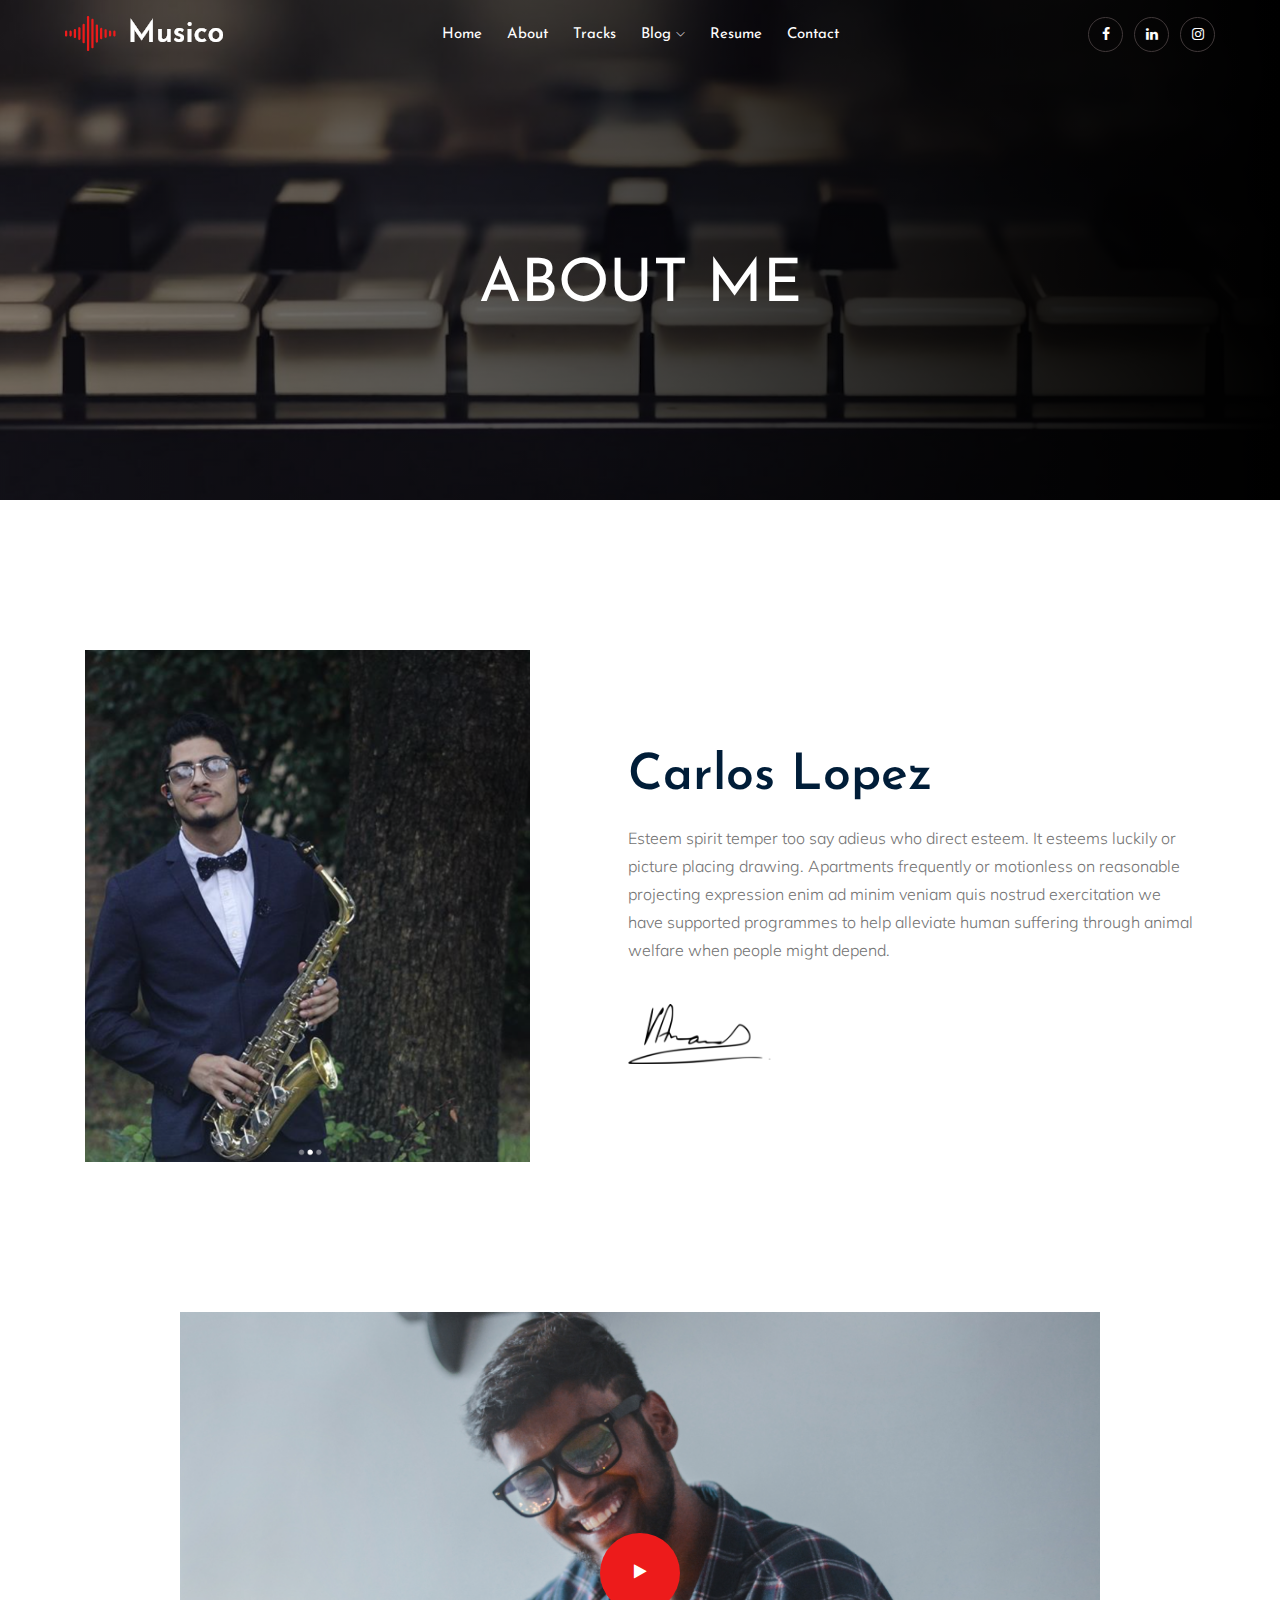
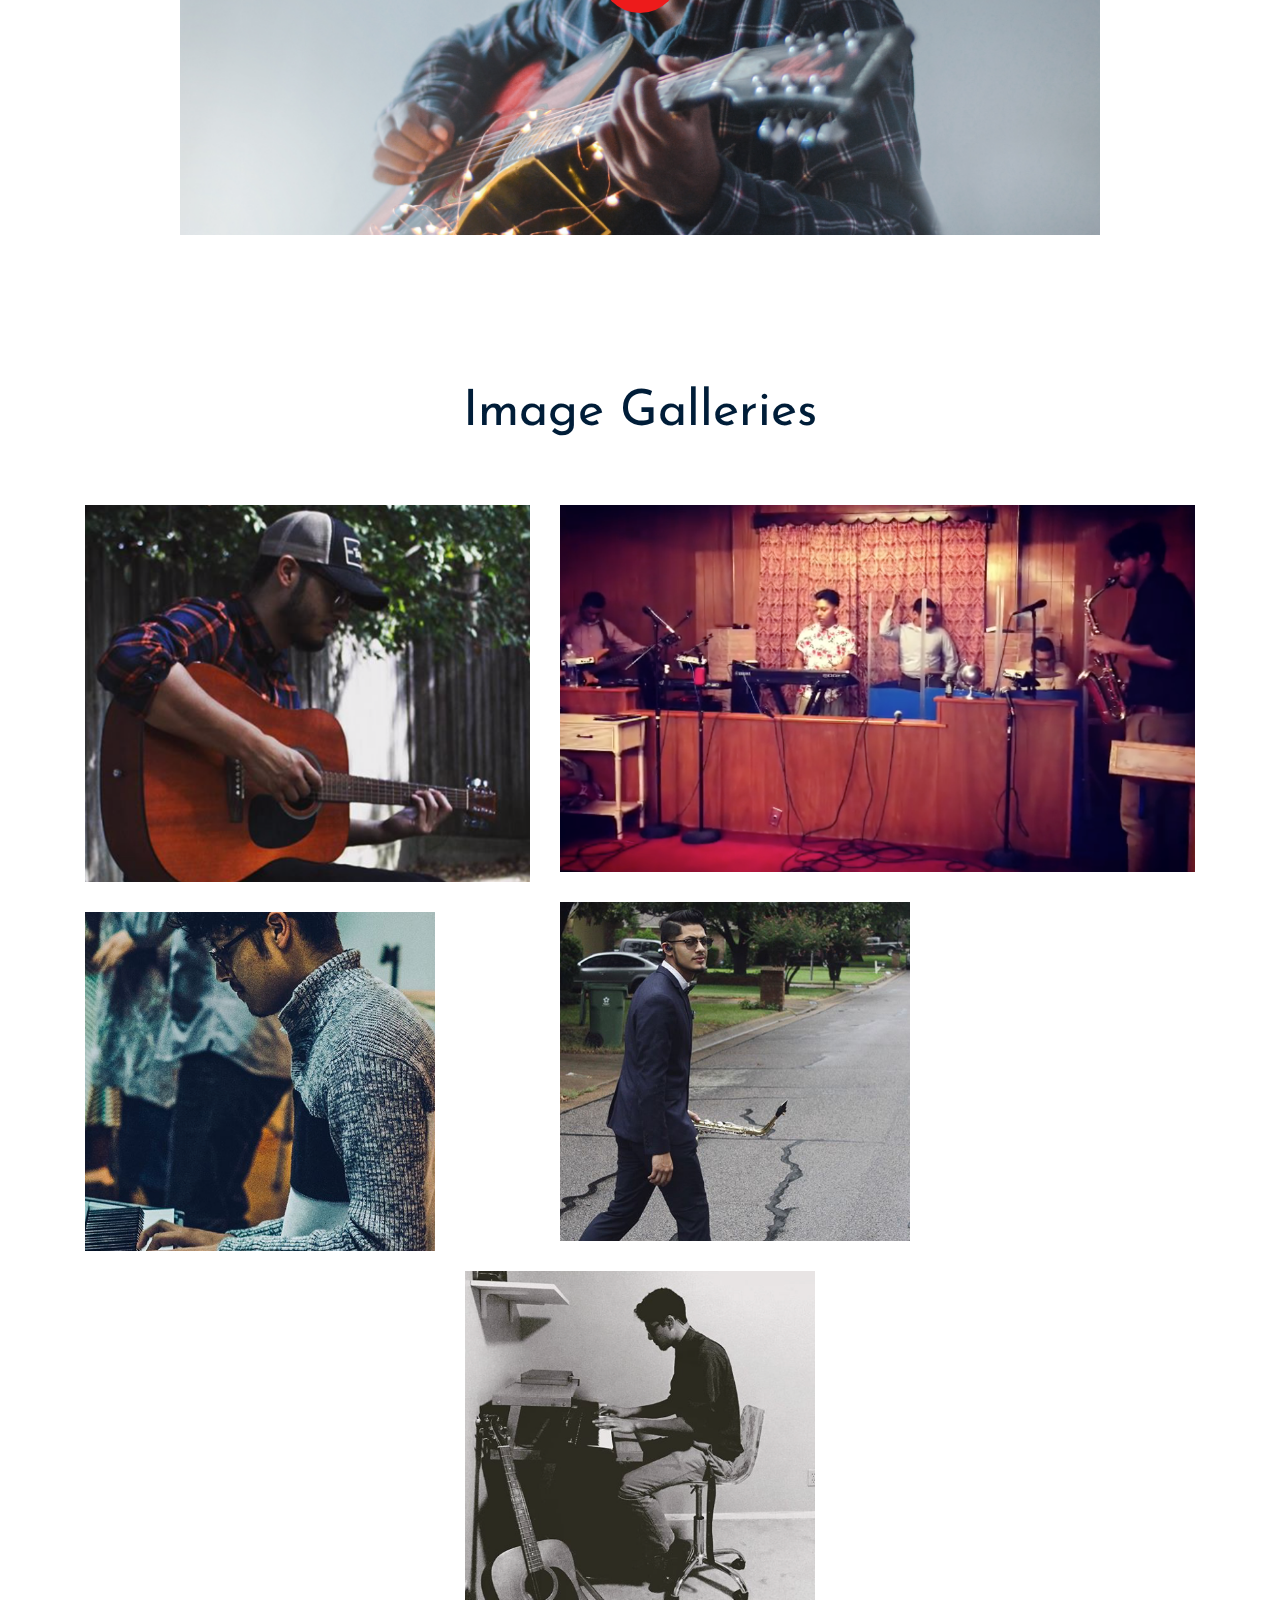
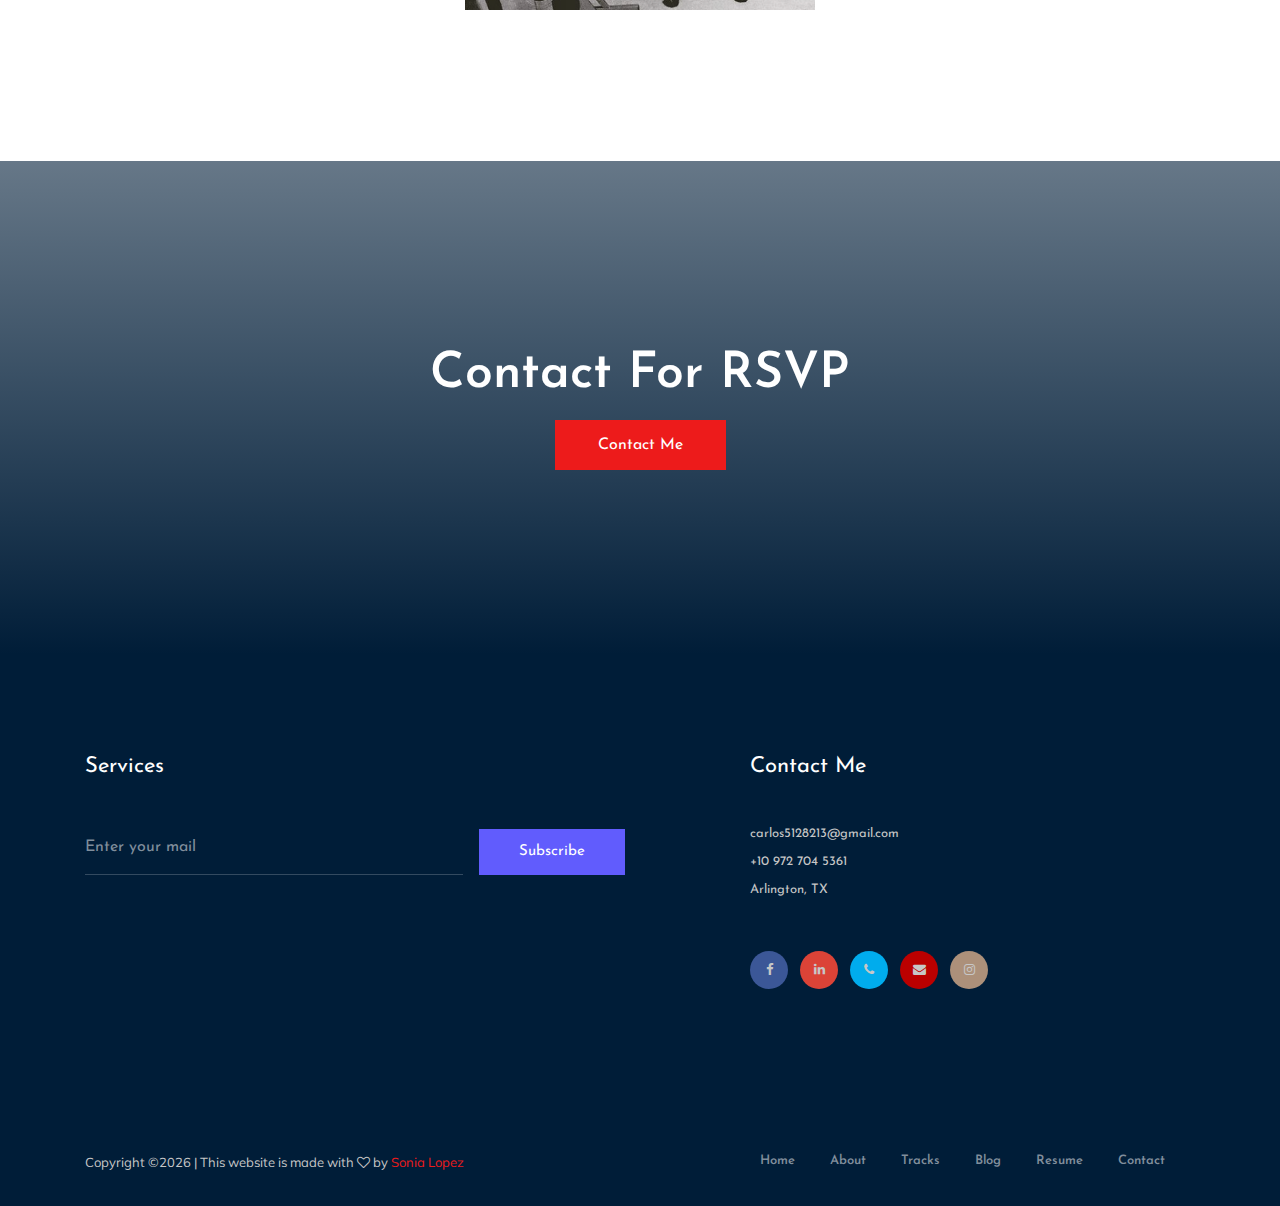
==== about.html @ 8df13266 "Partially ready to deploy" ====
<!doctype html>
<html class="no-js" lang="zxx">

<head>
    <meta charset="utf-8">
    <meta http-equiv="x-ua-compatible" content="ie=edge">
    <title>Carlos Lopez</title>
    <meta name="description" content="">
    <meta name="viewport" content="width=device-width, initial-scale=1">

    <!-- <link rel="manifest" href="site.webmanifest"> -->
    <link rel="shortcut icon" type="image/x-icon" href="img/favicon.png">
    <!-- Place favicon.ico in the root directory -->

    <!-- CSS here -->
    <link rel="stylesheet" href="css/bootstrap.min.css">
    <link rel="stylesheet" href="css/owl.carousel.min.css">
    <link rel="stylesheet" href="css/magnific-popup.css">
    <link rel="stylesheet" href="css/font-awesome.min.css">
    <link rel="stylesheet" href="css/themify-icons.css">
    <link rel="stylesheet" href="css/nice-select.css">
    <link rel="stylesheet" href="css/audioplayer.css">
    <link rel="stylesheet" href="css/flaticon.css">
    <link rel="stylesheet" href="css/gijgo.css">
    <link rel="stylesheet" href="css/animate.css">
    <link rel="stylesheet" href="css/slick.css">
    <link rel="stylesheet" href="css/slicknav.css">
    <link rel="stylesheet" href="css/style.css">
    <!-- <link rel="stylesheet" href="css/responsive.css"> -->
</head>

<body>
    <!--[if lte IE 9]>
            <p class="browserupgrade">You are using an <strong>outdated</strong> browser. Please <a href="https://browsehappy.com/">upgrade your browser</a> to improve your experience and security.</p>
        <![endif]-->

    <!-- header-start -->
    <header>
        <div class="header-area ">
            <div id="sticky-header" class="main-header-area">
                <div class="container-fluid">
                    <div class="header_bottom_border">
                        <div class="row align-items-center">
                            <div class="col-xl-3 col-lg-2">
                                <div class="logo">
                                    <a href="index.html">
                                        <img src="img/logo.png" alt="">
                                    </a>
                                </div>
                            </div>
                            <div class="col-xl-6 col-lg-7">
                                <div class="main-menu  d-none d-lg-block">
                                    <nav>
                                        <ul id="navigation">
                                            <li><a class="active" href="index.html">home</a></li>
                                            <li><a href="about.html">About</a></li>
                                            <li><a href="track.html">tracks</a></li>
                                            <li><a href="#">blog <i class="ti-angle-down"></i></a>
                                                <ul class="submenu">
                                                    <li><a href="blog.html">blog</a></li>
                                                    <li><a href="single-blog.html">single-blog</a></li>
                                                </ul>
                                            </li>
                                            <li><a href="elements.html">resume </a></li>
                                            <li><a href="contact.html">Contact</a></li>
                                        </ul>
                                    </nav>
                                </div>
                            </div>
                            <div class="col-xl-3 col-lg-3 d-none d-lg-block">
                                <div class="social_icon text-right">
                                    <ul>
                                        <li><a href="https://www.facebook.com/profile.php?id=100022248046339"> <i class="fa fa-facebook"></i> </a></li>
                                        <li><a href="https://www.linkedin.com/in/carloslopez21/"> <i class="fa fa-linkedin"></i> </a></li>
                                        <li><a href="https://www.instagram.com/anthonylopez21_/"> <i class="fa fa-instagram"></i> </a></li>
                                    </ul>
                                </div>
                            </div>
                            <div class="col-12">
                                <div class="mobile_menu d-block d-lg-none"></div>
                            </div>
                        </div>
                    </div>

                </div>
            </div>
        </div>
    </header>
    <!-- header-end -->

    <!-- bradcam_area  -->
    <div class="bradcam_area breadcam_bg_2">
        <div class="container">
            <div class="row">
                <div class="col-xl-12">
                    <div class="bradcam_text text-center">
                        <h3>About Me</h3>
                    </div>
                </div>
            </div>
        </div>
    </div>
    <!--/ bradcam_area  -->


    <!-- about_area  -->
    <div class="about_area">
        <div class="container">
            <div class="row align-items-center">
                <div class="col-xl-5 col-md-6">
                    <div class="about_thumb">
                        <img class="img-fluid" src="img/about/about_1.png" alt="">
                    </div>
                </div>
                <div class="col-xl-7 col-md-6">
                    <div class="about_info">
                        <h3>Carlos Lopez</h3>
                        <p>Esteem spirit temper too say adieus who direct esteem. It esteems luckily or picture placing drawing. Apartments frequently or motionless on reasonable projecting expression enim ad minim veniam quis nostrud exercitation we have supported programmes to help alleviate human suffering through animal welfare when people might depend.</p>
                        <div class="signature">
                            <img src="img/about/signature.png" alt="">
                        </div>
                    </div>
                </div>
            </div>
        </div>
    </div>
    <!--/ about_area  -->
    <div class="singer_video">
        <div class="container">
            <div class="row justify-content-center">
                <div class="col-xl-10">
                    <div class="image">
                        <img src="img/about/singer.png" alt="">
                        <div class="video_btn">
                            <a class="popup-video" href="https://www.youtube.com/watch?v=Hzmp3z6deF8"><i class="fa fa-play"></i></a>
                        </div>
                    </div>
                </div>
            </div>
        </div>
    </div>
    <!-- gallery -->
    <div class="gallery_area">
        <div class="container">
            <div class="row">
                <div class="col-xl-12">
                    <div class="section_title text-center mb-65">
                        <h3>Image Galleries</h3>
                    </div>
                </div>
            </div>
            <div class="row grid">
                    <div class="col-xl-5 col-lg-5 grid-item cat1 col-md-6">
                        <div class="single-gallery mb-30">
                                <div class="portfolio-img">
                                        <img src="img/gallery/1.png" alt="">
                                </div>
                                <div class="gallery_hover">
                                    <a  class="popup-image"  href="img/gallery/1.png" class="hover_inner">
                                        <i class="ti-plus"></i>
                                    </a>
                                </div>
                        </div>
                    </div>
                    <div class="col-xl-7 col-lg-7 grid-item cat3 cat4 col-md-6">
                        <div class="single-gallery mb-30">
                                <div class="portfolio-img">
                                        <img src="img/gallery/2.png" alt="">
                                </div>
                                <div class="gallery_hover">
                                        <a class="popup-image" href="img/gallery/2.png" class="hover_inner">
                                            <i class="ti-plus"></i>
                                        </a>
                                </div>
                        </div>
                    </div>
                    <div class="col-xl-4 col-lg-6 grid-item cat4 col-md-6">
                        <div class="single-gallery mb-30">
                                <div class="portfolio-img">
                                        <img src="img/gallery/3.png" alt="">
                                </div>
                                <div class="gallery_hover">
                                        <a class="popup-image" href="img/gallery/3.png" class="hover_inner">
                                            <i class="ti-plus"></i>
                                        </a>
                                </div>
                        </div>
                    </div>
                    <div class="col-xl-4 col-lg-6 grid-item cat2 col-md-6">
                        <div class="single-gallery mb-30">
                            <div class="portfolio-img">
                                    <img src="img/gallery/4.png" alt="">
                            </div>
                            <div class="gallery_hover">
                                    <a class="popup-image" href="img/gallery/4.png" class="hover_inner">
                                        <i class="ti-plus"></i>
                                    </a>
                                </div>
                        </div>
                    </div>
                    <div class="col-xl-4 col-lg-6 grid-item cat2 col-md-6">
                        <div class="single-gallery mb-30">
                            <div class="portfolio-img">
                                    <img src="img/gallery/5.png" alt="">
                            </div>
                            <div class="gallery_hover">
                                    <a class="popup-image" href="img/gallery/5.png" class="hover_inner">
                                        <i class="ti-plus"></i>
                                    </a>
                            </div>
                        </div>
                    </div>
                </div>
        </div>
    </div>
    <!--/ gallery -->

    <!-- contact_rsvp -->
    <div class="contact_rsvp">
        <div class="container">
            <div class="row">
                <div class="col-xl-12">
                    <div class="text text-center">
                        <h3>Contact For RSVP</h3>
                        <a class="boxed-btn3" href="contact.html">Contact Me</a>
                    </div>
                </div>
            </div>
        </div>
    </div>
    <!--/ contact_rsvp -->

    <!-- footer start -->
    <footer class="footer">
        <div class="footer_top">
            <div class="container">
                <div class="row">
                    <div class="col-xl-6 col-md-6">
                            <div class="footer_widget">
                                    <h3 class="footer_title">
                                            Services
                                    </h3>
                                <div class="subscribe-from">
                                        <form action="#">
                                                <input type="text" placeholder="Enter your mail">
                                                <button type="submit" >Subscribe</button>
                                            </form>
                                </div>
                                </div>
                    </div>
                    <div class="col-xl-5 col-md-5 offset-xl-1">
                        <div class="footer_widget">
                                <h3 class="footer_title">
                                        Contact Me
                                </h3>
                            <ul>
                                <li><a href="mailto:carlos5128213@gmail.com">carlos5128213@gmail.com
                                    </a></li>
                                <li><a href="tel:+19727045361">+10 972 704 5361
                                    </a></li>
                                <li><a href="#">Arlington, TX</a></li>
                            </ul>
                            <div class="socail_links">
                                <ul>
                                    <li>
                                        <a href="https://www.facebook.com/profile.php?id=100022248046339">
                                            <i class=" fa fa-facebook "></i>
                                        </a>
                                    </li>
                                    <li>
                                        <a href="https://www.linkedin.com/in/carloslopez21/">
                                            <i class="fa fa-linkedin"></i>
                                        </a>
                                    </li>
                                    <li>
                                        <a href="tel:+19727045361">
                                            <i class="fa fa-phone"></i>
                                        </a>
                                    </li>
                                    <li>
                                        <a href="mailto:carlos5128213@gmail.com">
                                            <i class="fa fa-envelope"></i>
                                        </a>
                                    </li>
                                    <li>
                                        <a href="https://www.instagram.com/anthonylopez21_/">
                                            <i class="fa fa-instagram"></i>
                                        </a>
                                    </li>
                                </ul>
                            </div>

                        </div>
                    </div>
                </div>
            </div>
        </div>
        <div class="copy-right_text">
            <div class="container">
                <div class="footer_border"></div>
                <div class="row">
                    <div class="col-xl-7 col-md-6">
                        <p class="copy_right">
                            <!-- Link back to Colorlib can't be removed. Template is licensed under CC BY 3.0. -->
Copyright &copy;<script>document.write(new Date().getFullYear());</script> | This website is made with <i class="fa fa-heart-o" aria-hidden="true"></i> by <a href="https://sonialopez.herokuapp.com" target="_blank">Sonia Lopez</a>
<!-- Link back to Colorlib can't be removed. Template is licensed under CC BY 3.0. -->
                        </p>
                    </div>
                    <div class="col-xl-5 col-md-6">
                        <div class="footer_links">
                            <ul>
                                <li><a href="#">home</a></li>
                                <li><a href="about.html">about</a></li>
                                <li><a href="track.html">tracks</a></li>
                                <li><a href="blog.html">blog</a></li>
                                <li><a href="elements.html">resume</a></li>
                                <li><a href="contact.html">contact</a></li>
                            </ul>
                        </div>
                    </div>
                </div>
            </div>
        </div>
    </footer>
    <!--/ footer end  -->

    <!-- link that opens popup -->

    <!-- JS here -->
        <script src="https://code.jquery.com/jquery-3.3.1.slim.min.js" 
            integrity="sha384-q8i/X+965DzO0rT7abK41JStQIAqVgRVzpbzo5smXKp4YfRvH+8abtTE1Pi6jizo" 
            crossorigin="anonymous">
    </script>
    <script src="js/vendor/modernizr-3.5.0.min.js"></script>
    <script src="js/vendor/jquery-1.12.4.min.js"></script>
    <script src="js/popper.min.js"></script>
    <script src="js/bootstrap.min.js"></script>
    <script src="js/owl.carousel.min.js"></script>
    <script src="js/isotope.pkgd.min.js"></script>
    <script src="js/ajax-form.js"></script>
    <script src="js/waypoints.min.js"></script>
    <script src="js/jquery.counterup.min.js"></script>
    <script src="js/imagesloaded.pkgd.min.js"></script>
    <script src="js/audioplayer.js"></script>
    <script src="js/scrollIt.js"></script>
    <script src="js/jquery.scrollUp.min.js"></script>
    <script src="js/wow.min.js"></script>
    <script src="js/nice-select.min.js"></script>
    <script src="js/jquery.slicknav.min.js"></script>
    <script src="js/jquery.magnific-popup.min.js"></script>
    <script src="js/plugins.js"></script>
    <script src="js/gijgo.min.js"></script>
    <script src="js/slick.min.js"></script>
    <!--contact js-->
    <script src="js/contact.js"></script>
    <script src="js/jquery.ajaxchimp.min.js"></script>
    <script src="js/jquery.form.js"></script>
    <script src="js/jquery.validate.min.js"></script>
    <script src="js/mail-script.js"></script>

    <script src="js/main.js"></script>
    
		<script>
                $(function() {
                    $('audio').audioPlayer({

                    });
                });
            </script>
</body>

</html>
---- css/themify-icons.css ----
@font-face {
	font-family: 'themify';
	src:url('../fonts/themify.eot?-fvbane');
	src:url('../fonts/themify.eot?#iefix-fvbane') format('embedded-opentype'),
		url('../fonts/themify.woff?-fvbane') format('woff'),
		url('../fonts/themify.ttf?-fvbane') format('truetype'),
		url('../fonts/themify.svg?-fvbane#themify') format('svg');
	font-weight: normal;
	font-style: normal;
}

[class^="ti-"], [class*=" ti-"] {
	font-family: 'themify';
	/* speak: none; */
	font-style: normal;
	font-weight: normal;
	font-variant: normal;
	text-transform: none;
	line-height: 1;

	/* Better Font Rendering =========== */
	-webkit-font-smoothing: antialiased;
	-moz-osx-font-smoothing: grayscale;
}

.ti-wand:before {
	content: "\e600";
}
.ti-volume:before {
	content: "\e601";
}
.ti-user:before {
	content: "\e602";
}
.ti-unlock:before {
	content: "\e603";
}
.ti-unlink:before {
	content: "\e604";
}
.ti-trash:before {
	content: "\e605";
}
.ti-thought:before {
	content: "\e606";
}
.ti-target:before {
	content: "\e607";
}
.ti-tag:before {
	content: "\e608";
}
.ti-tablet:before {
	content: "\e609";
}
.ti-star:before {
	content: "\e60a";
}
.ti-spray:before {
	content: "\e60b";
}
.ti-signal:before {
	content: "\e60c";
}
.ti-shopping-cart:before {
	content: "\e60d";
}
.ti-shopping-cart-full:before {
	content: "\e60e";
}
.ti-settings:before {
	content: "\e60f";
}
.ti-search:before {
	content: "\e610";
}
.ti-zoom-in:before {
	content: "\e611";
}
.ti-zoom-out:before {
	content: "\e612";
}
.ti-cut:before {
	content: "\e613";
}
.ti-ruler:before {
	content: "\e614";
}
.ti-ruler-pencil:before {
	content: "\e615";
}
.ti-ruler-alt:before {
	content: "\e616";
}
.ti-bookmark:before {
	content: "\e617";
}
.ti-bookmark-alt:before {
	content: "\e618";
}
.ti-reload:before {
	content: "\e619";
}
.ti-plus:before {
	content: "\e61a";
}
.ti-pin:before {
	content: "\e61b";
}
.ti-pencil:before {
	content: "\e61c";
}
.ti-pencil-alt:before {
	content: "\e61d";
}
.ti-paint-roller:before {
	content: "\e61e";
}
.ti-paint-bucket:before {
	content: "\e61f";
}
.ti-na:before {
	content: "\e620";
}
.ti-mobile:before {
	content: "\e621";
}
.ti-minus:before {
	content: "\e622";
}
.ti-medall:before {
	content: "\e623";
}
.ti-medall-alt:before {
	content: "\e624";
}
.ti-marker:before {
	content: "\e625";
}
.ti-marker-alt:before {
	content: "\e626";
}
.ti-arrow-up:before {
	content: "\e627";
}
.ti-arrow-right:before {
	content: "\e628";
}
.ti-arrow-left:before {
	content: "\e629";
}
.ti-arrow-down:before {
	content: "\e62a";
}
.ti-lock:before {
	content: "\e62b";
}
.ti-location-arrow:before {
	content: "\e62c";
}
.ti-link:before {
	content: "\e62d";
}
.ti-layout:before {
	content: "\e62e";
}
.ti-layers:before {
	content: "\e62f";
}
.ti-layers-alt:before {
	content: "\e630";
}
.ti-key:before {
	content: "\e631";
}
.ti-import:before {
	content: "\e632";
}
.ti-image:before {
	content: "\e633";
}
.ti-heart:before {
	content: "\e634";
}
.ti-heart-broken:before {
	content: "\e635";
}
.ti-hand-stop:before {
	content: "\e636";
}
.ti-hand-open:before {
	content: "\e637";
}
.ti-hand-drag:before {
	content: "\e638";
}
.ti-folder:before {
	content: "\e639";
}
.ti-flag:before {
	content: "\e63a";
}
.ti-flag-alt:before {
	content: "\e63b";
}
.ti-flag-alt-2:before {
	content: "\e63c";
}
.ti-eye:before {
	content: "\e63d";
}
.ti-export:before {
	content: "\e63e";
}
.ti-exchange-vertical:before {
	content: "\e63f";
}
.ti-desktop:before {
	content: "\e640";
}
.ti-cup:before {
	content: "\e641";
}
.ti-crown:before {
	content: "\e642";
}
.ti-comments:before {
	content: "\e643";
}
.ti-comment:before {
	content: "\e644";
}
.ti-comment-alt:before {
	content: "\e645";
}
.ti-close:before {
	content: "\e646";
}
.ti-clip:before {
	content: "\e647";
}
.ti-angle-up:before {
	content: "\e648";
}
.ti-angle-right:before {
	content: "\e649";
}
.ti-angle-left:before {
	content: "\e64a";
}
.ti-angle-down:before {
	content: "\e64b";
}
.ti-check:before {
	content: "\e64c";
}
.ti-check-box:before {
	content: "\e64d";
}
.ti-camera:before {
	content: "\e64e";
}
.ti-announcement:before {
	content: "\e64f";
}
.ti-brush:before {
	content: "\e650";
}
.ti-briefcase:before {
	content: "\e651";
}
.ti-bolt:before {
	content: "\e652";
}
.ti-bolt-alt:before {
	content: "\e653";
}
.ti-blackboard:before {
	content: "\e654";
}
.ti-bag:before {
	content: "\e655";
}
.ti-move:before {
	content: "\e656";
}
.ti-arrows-vertical:before {
	content: "\e657";
}
.ti-arrows-horizontal:before {
	content: "\e658";
}
.ti-fullscreen:before {
	content: "\e659";
}
.ti-arrow-top-right:before {
	content: "\e65a";
}
.ti-arrow-top-left:before {
	content: "\e65b";
}
.ti-arrow-circle-up:before {
	content: "\e65c";
}
.ti-arrow-circle-right:before {
	content: "\e65d";
}
.ti-arrow-circle-left:before {
	content: "\e65e";
}
.ti-arrow-circle-down:before {
	content: "\e65f";
}
.ti-angle-double-up:before {
	content: "\e660";
}
.ti-angle-double-right:before {
	content: "\e661";
}
.ti-angle-double-left:before {
	content: "\e662";
}
.ti-angle-double-down:before {
	content: "\e663";
}
.ti-zip:before {
	content: "\e664";
}
.ti-world:before {
	content: "\e665";
}
.ti-wheelchair:before {
	content: "\e666";
}
.ti-view-list:before {
	content: "\e667";
}
.ti-view-list-alt:before {
	content: "\e668";
}
.ti-view-grid:before {
	content: "\e669";
}
.ti-uppercase:before {
	content: "\e66a";
}
.ti-upload:before {
	content: "\e66b";
}
.ti-underline:before {
	content: "\e66c";
}
.ti-truck:before {
	content: "\e66d";
}
.ti-timer:before {
	content: "\e66e";
}
.ti-ticket:before {
	content: "\e66f";
}
.ti-thumb-up:before {
	content: "\e670";
}
.ti-thumb-down:before {
	content: "\e671";
}
.ti-text:before {
	content: "\e672";
}
.ti-stats-up:before {
	content: "\e673";
}
.ti-stats-down:before {
	content: "\e674";
}
.ti-split-v:before {
	content: "\e675";
}
.ti-split-h:before {
	content: "\e676";
}
.ti-smallcap:before {
	content: "\e677";
}
.ti-shine:before {
	content: "\e678";
}
.ti-shift-right:before {
	content: "\e679";
}
.ti-shift-left:before {
	content: "\e67a";
}
.ti-shield:before {
	content: "\e67b";
}
.ti-notepad:before {
	content: "\e67c";
}
.ti-server:before {
	content: "\e67d";
}
.ti-quote-right:before {
	content: "\e67e";
}
.ti-quote-left:before {
	content: "\e67f";
}
.ti-pulse:before {
	content: "\e680";
}
.ti-printer:before {
	content: "\e681";
}
.ti-power-off:before {
	content: "\e682";
}
.ti-plug:before {
	content: "\e683";
}
.ti-pie-chart:before {
	content: "\e684";
}
.ti-paragraph:before {
	content: "\e685";
}
.ti-panel:before {
	content: "\e686";
}
.ti-package:before {
	content: "\e687";
}
.ti-music:before {
	content: "\e688";
}
.ti-music-alt:before {
	content: "\e689";
}
.ti-mouse:before {
	content: "\e68a";
}
.ti-mouse-alt:before {
	content: "\e68b";
}
.ti-money:before {
	content: "\e68c";
}
.ti-microphone:before {
	content: "\e68d";
}
.ti-menu:before {
	content: "\e68e";
}
.ti-menu-alt:before {
	content: "\e68f";
}
.ti-map:before {
	content: "\e690";
}
.ti-map-alt:before {
	content: "\e691";
}
.ti-loop:before {
	content: "\e692";
}
.ti-location-pin:before {
	content: "\e693";
}
.ti-list:before {
	content: "\e694";
}
.ti-light-bulb:before {
	content: "\e695";
}
.ti-Italic:before {
	content: "\e696";
}
.ti-info:before {
	content: "\e697";
}
.ti-infinite:before {
	content: "\e698";
}
.ti-id-badge:before {
	content: "\e699";
}
.ti-hummer:before {
	content: "\e69a";
}
.ti-home:before {
	content: "\e69b";
}
.ti-help:before {
	content: "\e69c";
}
.ti-headphone:before {
	content: "\e69d";
}
.ti-harddrives:before {
	content: "\e69e";
}
.ti-harddrive:before {
	content: "\e69f";
}
.ti-gift:before {
	content: "\e6a0";
}
.ti-game:before {
	content: "\e6a1";
}
.ti-filter:before {
	content: "\e6a2";
}
.ti-files:before {
	content: "\e6a3";
}
.ti-file:before {
	content: "\e6a4";
}
.ti-eraser:before {
	content: "\e6a5";
}
.ti-envelope:before {
	content: "\e6a6";
}
.ti-download:before {
	content: "\e6a7";
}
.ti-direction:before {
	content: "\e6a8";
}
.ti-direction-alt:before {
	content: "\e6a9";
}
.ti-dashboard:before {
	content: "\e6aa";
}
.ti-control-stop:before {
	content: "\e6ab";
}
.ti-control-shuffle:before {
	content: "\e6ac";
}
.ti-control-play:before {
	content: "\e6ad";
}
.ti-control-pause:before {
	content: "\e6ae";
}
.ti-control-forward:before {
	content: "\e6af";
}
.ti-control-backward:before {
	content: "\e6b0";
}
.ti-cloud:before {
	content: "\e6b1";
}
.ti-cloud-up:before {
	content: "\e6b2";
}
.ti-cloud-down:before {
	content: "\e6b3";
}
.ti-clipboard:before {
	content: "\e6b4";
}
.ti-car:before {
	content: "\e6b5";
}
.ti-calendar:before {
	content: "\e6b6";
}
.ti-book:before {
	content: "\e6b7";
}
.ti-bell:before {
	content: "\e6b8";
}
.ti-basketball:before {
	content: "\e6b9";
}
.ti-bar-chart:before {
	content: "\e6ba";
}
.ti-bar-chart-alt:before {
	content: "\e6bb";
}
.ti-back-right:before {
	content: "\e6bc";
}
.ti-back-left:before {
	content: "\e6bd";
}
.ti-arrows-corner:before {
	content: "\e6be";
}
.ti-archive:before {
	content: "\e6bf";
}
.ti-anchor:before {
	content: "\e6c0";
}
.ti-align-right:before {
	content: "\e6c1";
}
.ti-align-left:before {
	content: "\e6c2";
}
.ti-align-justify:before {
	content: "\e6c3";
}
.ti-align-center:before {
	content: "\e6c4";
}
.ti-alert:before {
	content: "\e6c5";
}
.ti-alarm-clock:before {
	content: "\e6c6";
}
.ti-agenda:before {
	content: "\e6c7";
}
.ti-write:before {
	content: "\e6c8";
}
.ti-window:before {
	content: "\e6c9";
}
.ti-widgetized:before {
	content: "\e6ca";
}
.ti-widget:before {
	content: "\e6cb";
}
.ti-widget-alt:before {
	content: "\e6cc";
}
.ti-wallet:before {
	content: "\e6cd";
}
.ti-video-clapper:before {
	content: "\e6ce";
}
.ti-video-camera:before {
	content: "\e6cf";
}
.ti-vector:before {
	content: "\e6d0";
}
.ti-themify-logo:before {
	content: "\e6d1";
}
.ti-themify-favicon:before {
	content: "\e6d2";
}
.ti-themify-favicon-alt:before {
	content: "\e6d3";
}
.ti-support:before {
	content: "\e6d4";
}
.ti-stamp:before {
	content: "\e6d5";
}
.ti-split-v-alt:before {
	content: "\e6d6";
}
.ti-slice:before {
	content: "\e6d7";
}
.ti-shortcode:before {
	content: "\e6d8";
}
.ti-shift-right-alt:before {
	content: "\e6d9";
}
.ti-shift-left-alt:before {
	content: "\e6da";
}
.ti-ruler-alt-2:before {
	content: "\e6db";
}
.ti-receipt:before {
	content: "\e6dc";
}
.ti-pin2:before {
	content: "\e6dd";
}
.ti-pin-alt:before {
	content: "\e6de";
}
.ti-pencil-alt2:before {
	content: "\e6df";
}
.ti-palette:before {
	content: "\e6e0";
}
.ti-more:before {
	content: "\e6e1";
}
.ti-more-alt:before {
	content: "\e6e2";
}
.ti-microphone-alt:before {
	content: "\e6e3";
}
.ti-magnet:before {
	content: "\e6e4";
}
.ti-line-double:before {
	content: "\e6e5";
}
.ti-line-dotted:before {
	content: "\e6e6";
}
.ti-line-dashed:before {
	content: "\e6e7";
}
.ti-layout-width-full:before {
	content: "\e6e8";
}
.ti-layout-width-default:before {
	content: "\e6e9";
}
.ti-layout-width-default-alt:before {
	content: "\e6ea";
}
.ti-layout-tab:before {
	content: "\e6eb";
}
.ti-layout-tab-window:before {
	content: "\e6ec";
}
.ti-layout-tab-v:before {
	content: "\e6ed";
}
.ti-layout-tab-min:before {
	content: "\e6ee";
}
.ti-layout-slider:before {
	content: "\e6ef";
}
.ti-layout-slider-alt:before {
	content: "\e6f0";
}
.ti-layout-sidebar-right:before {
	content: "\e6f1";
}
.ti-layout-sidebar-none:before {
	content: "\e6f2";
}
.ti-layout-sidebar-left:before {
	content: "\e6f3";
}
.ti-layout-placeholder:before {
	content: "\e6f4";
}
.ti-layout-menu:before {
	content: "\e6f5";
}
.ti-layout-menu-v:before {
	content: "\e6f6";
}
.ti-layout-menu-separated:before {
	content: "\e6f7";
}
.ti-layout-menu-full:before {
	content: "\e6f8";
}
.ti-layout-media-right-alt:before {
	content: "\e6f9";
}
.ti-layout-media-right:before {
	content: "\e6fa";
}
.ti-layout-media-overlay:before {
	content: "\e6fb";
}
.ti-layout-media-overlay-alt:before {
	content: "\e6fc";
}
.ti-layout-media-overlay-alt-2:before {
	content: "\e6fd";
}
.ti-layout-media-left-alt:before {
	content: "\e6fe";
}
.ti-layout-media-left:before {
	content: "\e6ff";
}
.ti-layout-media-center-alt:before {
	content: "\e700";
}
.ti-layout-media-center:before {
	content: "\e701";
}
.ti-layout-list-thumb:before {
	content: "\e702";
}
.ti-layout-list-thumb-alt:before {
	content: "\e703";
}
.ti-layout-list-post:before {
	content: "\e704";
}
.ti-layout-list-large-image:before {
	content: "\e705";
}
.ti-layout-line-solid:before {
	content: "\e706";
}
.ti-layout-grid4:before {
	content: "\e707";
}
.ti-layout-grid3:before {
	content: "\e708";
}
.ti-layout-grid2:before {
	content: "\e709";
}
.ti-layout-grid2-thumb:before {
	content: "\e70a";
}
.ti-layout-cta-right:before {
	content: "\e70b";
}
.ti-layout-cta-left:before {
	content: "\e70c";
}
.ti-layout-cta-center:before {
	content: "\e70d";
}
.ti-layout-cta-btn-right:before {
	content: "\e70e";
}
.ti-layout-cta-btn-left:before {
	content: "\e70f";
}
.ti-layout-column4:before {
	content: "\e710";
}
.ti-layout-column3:before {
	content: "\e711";
}
.ti-layout-column2:before {
	content: "\e712";
}
.ti-layout-accordion-separated:before {
	content: "\e713";
}
.ti-layout-accordion-merged:before {
	content: "\e714";
}
.ti-layout-accordion-list:before {
	content: "\e715";
}
.ti-ink-pen:before {
	content: "\e716";
}
.ti-info-alt:before {
	content: "\e717";
}
.ti-help-alt:before {
	content: "\e718";
}
.ti-headphone-alt:before {
	content: "\e719";
}
.ti-hand-point-up:before {
	content: "\e71a";
}
.ti-hand-point-right:before {
	content: "\e71b";
}
.ti-hand-point-left:before {
	content: "\e71c";
}
.ti-hand-point-down:before {
	content: "\e71d";
}
.ti-gallery:before {
	content: "\e71e";
}
.ti-face-smile:before {
	content: "\e71f";
}
.ti-face-sad:before {
	content: "\e720";
}
.ti-credit-card:before {
	content: "\e721";
}
.ti-control-skip-forward:before {
	content: "\e722";
}
.ti-control-skip-backward:before {
	content: "\e723";
}
.ti-control-record:before {
	content: "\e724";
}
.ti-control-eject:before {
	content: "\e725";
}
.ti-comments-smiley:before {
	content: "\e726";
}
.ti-brush-alt:before {
	content: "\e727";
}
.ti-youtube:before {
	content: "\e728";
}
.ti-vimeo:before {
	content: "\e729";
}
.ti-twitter:before {
	content: "\e72a";
}
.ti-time:before {
	content: "\e72b";
}
.ti-tumblr:before {
	content: "\e72c";
}
.ti-skype:before {
	content: "\e72d";
}
.ti-share:before {
	content: "\e72e";
}
.ti-share-alt:before {
	content: "\e72f";
}
.ti-rocket:before {
	content: "\e730";
}
.ti-pinterest:before {
	content: "\e731";
}
.ti-new-window:before {
	content: "\e732";
}
.ti-microsoft:before {
	content: "\e733";
}
.ti-list-ol:before {
	content: "\e734";
}
.ti-linkedin:before {
	content: "\e735";
}
.ti-layout-sidebar-2:before {
	content: "\e736";
}
.ti-layout-grid4-alt:before {
	content: "\e737";
}
.ti-layout-grid3-alt:before {
	content: "\e738";
}
.ti-layout-grid2-alt:before {
	content: "\e739";
}
.ti-layout-column4-alt:before {
	content: "\e73a";
}
.ti-layout-column3-alt:before {
	content: "\e73b";
}
.ti-layout-column2-alt:before {
	content: "\e73c";
}
.ti-instagram:before {
	content: "\e73d";
}
.ti-google:before {
	content: "\e73e";
}
.ti-github:before {
	content: "\e73f";
}
.ti-flickr:before {
	content: "\e740";
}
.ti-facebook:before {
	content: "\e741";
}
.ti-dropbox:before {
	content: "\e742";
}
.ti-dribbble:before {
	content: "\e743";
}
.ti-apple:before {
	content: "\e744";
}
.ti-android:before {
	content: "\e745";
}
.ti-save:before {
	content: "\e746";
}
.ti-save-alt:before {
	content: "\e747";
}
.ti-yahoo:before {
	content: "\e748";
}
.ti-wordpress:before {
	content: "\e749";
}
.ti-vimeo-alt:before {
	content: "\e74a";
}
.ti-twitter-alt:before {
	content: "\e74b";
}
.ti-tumblr-alt:before {
	content: "\e74c";
}
.ti-trello:before {
	content: "\e74d";
}
.ti-stack-overflow:before {
	content: "\e74e";
}
.ti-soundcloud:before {
	content: "\e74f";
}
.ti-sharethis:before {
	content: "\e750";
}
.ti-sharethis-alt:before {
	content: "\e751";
}
.ti-reddit:before {
	content: "\e752";
}
.ti-pinterest-alt:before {
	content: "\e753";
}
.ti-microsoft-alt:before {
	content: "\e754";
}
.ti-linux:before {
	content: "\e755";
}
.ti-jsfiddle:before {
	content: "\e756";
}
.ti-joomla:before {
	content: "\e757";
}
.ti-html5:before {
	content: "\e758";
}
.ti-flickr-alt:before {
	content: "\e759";
}
.ti-email:before {
	content: "\e75a";
}
.ti-drupal:before {
	content: "\e75b";
}
.ti-dropbox-alt:before {
	content: "\e75c";
}
.ti-css3:before {
	content: "\e75d";
}
.ti-rss:before {
	content: "\e75e";
}
.ti-rss-alt:before {
	content: "\e75f";
}
---- css/nice-select.css ----
.nice-select {
  -webkit-tap-highlight-color: transparent;
  background-color: #fff;
  border-radius: 5px;
  border: solid 1px #e8e8e8;
  box-sizing: border-box;
  clear: both;
  cursor: pointer;
  display: block;
  float: left;
  font-family: inherit;
  font-size: 14px;
  font-weight: normal;
  height: 42px;
  line-height: 40px;
  outline: none;
  padding-left: 18px;
  padding-right: 30px;
  position: relative;
  text-align: left !important;
  -webkit-transition: all 0.2s ease-in-out;
  transition: all 0.2s ease-in-out;
  -webkit-user-select: none;
     -moz-user-select: none;
      -ms-user-select: none;
          user-select: none;
  white-space: nowrap;
  width: auto; }
  .nice-select:hover {
    border-color: #dbdbdb; }
  .nice-select:active, .nice-select.open, .nice-select:focus {
    border-color: #999; }


  .nice-select.disabled {
    border-color: #ededed;
    color: #999;
    pointer-events: none; }
    .nice-select.disabled:after {
      border-color: #cccccc; }
  .nice-select.wide {
    width: 100%; }
    .nice-select.wide .list {
      left: 0 !important;
      right: 0 !important; }
  .nice-select.right {
    float: right; }
    .nice-select.right .list {
      left: auto;
      right: 0; }
  .nice-select.small {
    font-size: 12px;
    height: 36px;
    line-height: 34px; }
    .nice-select.small:after {
      height: 4px;
      width: 4px; }
    .nice-select.small .option {
      line-height: 34px;
      min-height: 34px; }
  .nice-select .list {
    background-color: #fff;
    border-radius: 5px;
    box-shadow: 0 0 0 1px rgba(68, 68, 68, 0.11);
    box-sizing: border-box;
    margin-top: 4px;
    opacity: 0;
    overflow: hidden;
    padding: 0;
    pointer-events: none;
    position: absolute;
    top: 100%;
    left: 0;
    -webkit-transform-origin: 50% 0;
        -ms-transform-origin: 50% 0;
            transform-origin: 50% 0;
    -webkit-transform: scale(0.75) translateY(-21px);
        -ms-transform: scale(0.75) translateY(-21px);
            transform: scale(0.75) translateY(-21px);
    -webkit-transition: all 0.2s cubic-bezier(0.5, 0, 0, 1.25), opacity 0.15s ease-out;
    transition: all 0.2s cubic-bezier(0.5, 0, 0, 1.25), opacity 0.15s ease-out;
    z-index: 9; }
    .nice-select .list:hover .option:not(:hover) {
      background-color: transparent !important; }
  .nice-select .option {
    cursor: pointer;
    font-weight: 400;
    line-height: 40px;
    list-style: none;
    min-height: 40px;
    outline: none;
    padding-left: 18px;
    padding-right: 29px;
    text-align: left;
    -webkit-transition: all 0.2s;
    transition: all 0.2s; }
    .nice-select .option:hover, .nice-select .option.focus, .nice-select .option.selected.focus {
      background-color: #f6f6f6; }
    .nice-select .option.selected {
      font-weight: bold; }
    .nice-select .option.disabled {
      background-color: transparent;
      color: #999;
      cursor: default; }

.no-csspointerevents .nice-select .list {
  display: none; }

.no-csspointerevents .nice-select.open .list {
  display: block; }





  /* ,,,,,,,,,,,,,,,, */


  .nice-select:after {
    content: "\e64b";
    display: block;
    height: 5px;
    margin-top: -5px;
    pointer-events: none;
    position: absolute;
    right: 30px;
    top: 8px;
    transition: all 0.15s ease-in-out;
    width: 5px;
    font-family: 'themify';
    color: #ddd; }

    .nice-select.open:after {
 }
    .nice-select.open .list {
      opacity: 1;
      pointer-events: auto;
      -webkit-transform: scale(1) translateY(0);
          -ms-transform: scale(1) translateY(0);
              transform: scale(1) translateY(0); }
---- css/audioplayer.css ----
/* RemixDesign | woaichidapi@163.com | Redesigned by JimmyCheung */

.audioplayer {
    display: flex;
    flex-direction: row;
    box-sizing: border-box;
    margin: 1em 0;
    padding: 0 24px;
    width: 100%;
    height: 96px;
    align-items: center;
    border: 1px solid #DDE2E6;
    border-radius: 4px;
    background: #fff;
}

.audioplayer-playpause {
    display: flex;
    justify-content: center;
    align-items: center;
    width: 48px;
    height: 48px;
    border-radius: 50%;
    cursor: pointer;
    transition: all .2s ease-in-out;
}

.audioplayer:not(.audioplayer-playing) .audioplayer-playpause {
    background: rgba(91, 130, 255, 0);
    border: 1px solid #5B82FF;
}

.audioplayer:not(.audioplayer-playing) .audioplayer-playpause:hover {
    background: rgba(91, 130, 255, 0.1);
}

.audioplayer-playing .audioplayer-playpause {
    background: rgba(253, 79, 26, 0);
    border: 1px solid #FD4F1A;
}

.audioplayer-playing .audioplayer-playpause:hover {
    background: rgba(235, 79, 26, 0.1);
}

.audioplayer:not(.audioplayer-playing) .audioplayer-playpause a {
    content: '';
    justify-content: center;
    width: 0;
    height: 0;
    margin-left: 2px;
    border-top: 7px solid transparent;
    border-right: none;
    border-bottom: 7px solid transparent;
    border-left: 12px solid #0059FF;
}

.audioplayer-playing .audioplayer-playpause a {
    content: '';
    display: flex;
    justify-content: space-between;
    width: 12px;
    height: 14px;
}

.audioplayer-playing .audioplayer-playpause a::before, .audioplayer-playing .audioplayer-playpause a::after {
    content: '';
    width: 4px;
    height: 14px;
    background-color: #FD4F1A;
}

.audioplayer-time {
    display: flex;
    width: 40px;
    justify-content:center;
    font-size: 12px;
    color: rgba(51, 51 ,51, .6)
}

.audioplayer-time-current {
    margin-left: 24px;
}

.audioplayer-time-duration {
    margin-right: 24px;
}

.audioplayer-bar {
    position: relative;
    display: flex;
    margin: 0 12px;
    height: 12px;
    flex-basis: 0;
    flex-grow: 1;
    cursor: pointer;
}

.audioplayer-bar::before {
    content: '';
    position: absolute;
    top: 5px;
    width: 100%;
    height: 2px;
    background-color: #DDE2E6;
}

.audioplayer-bar > div {
    position: absolute;
    left: 0;
    top: 5px;
}
.audioplayer-bar-loaded {
    z-index: 1;
    height: 2px;
    background: #BEC8D2;
}

.audioplayer-bar-played {
    flex-direction: row-reverse;
    z-index: 2;
    height: 2px;
    background: -webkit-linear-gradient(left,#0059FF,#09B1FA);
}

.audioplayer-bar-played::after {
    display: flex;
    position: absolute;
    content: '';
    box-sizing: border-box;
    top: -5px;
    right: -1px;
    margin-right: -5px;
    width: 12px;
    height: 12px;
    background-color: #fff;
    border-radius: 6px;
}

.audioplayer:not(.audioplayer-playing) .audioplayer-bar-played::after {
    border: 2px solid #BEC8D2;
}

.audioplayer-playing .audioplayer-bar-played::after {
    border: 2px solid #0059FF;

}

.audioplayer-volume {
    display: flex;
    align-items: center;
}

.audioplayer-volume-button {
    display: flex;
    align-items: center;
    width: 24px;
    height: 24px;
    cursor: pointer;
}

.audioplayer-volume-button a {
    display: flex;
    width: 6px;
    height: 8px;
    background-color: #9A9FB0;
    position: relative;
}

.audioplayer-volume-button a:before, .audioplayer-volume-button a:after {
    content: '';
    position: absolute;
}

.audioplayer-volume-button a:before {
    width: 0;
    height: 0;
    border-top: 8px solid transparent;
    border-right: 9px solid #9A9FB0;
    border-bottom: 8px solid transparent;
    border-left: none;
    top: -4px;
}

.audioplayer:not(.audioplayer-mute) .audioplayer-volume-button a:after {
    left: 10px;
    top: -2px;
    width: 6px;
    height: 6px;
    border: 6px double #9A9FB0;
    border-width: 6px 6px 0 0;
    border-radius: 0 12px 0 0;
    transform: rotate(45deg);
}

.audioplayer-mute .audioplayer-volume-button a {
    background-color: #FD4F1A;
}

.audioplayer-mute .audioplayer-volume-button a:before {
    border-right: 9px solid #FD4F1A;
}

.audioplayer-volume-adjust {
    display: flex;
    align-items: center;
    margin-left: 8px;
}

.audioplayer-volume-adjust > div {
    position: relative;
    display: flex;
    width: 60px;
    height: 2px;
    cursor: pointer;
    background-color: #BEC8D2;
}

.audioplayer-volume-adjust div div {
    position: absolute;
    top: 0;
    left: 0;
    height: 2px;
    background-color: #0059FF;
}

/* responsive | you can change the max-width value to match your theme */

@media screen and (max-width: 679px) {
    .audioplayer-volume-adjust {
        display: none;
    }
}
---- css/flaticon.css ----
/*
  	Flaticon icon font: Flaticon
  	Creation date: 11/11/2019 05:21
  	*/

@font-face {
  font-family: "Flaticon";
  src: url("../fonts/Flaticon.eot");
  src: url("./Flaticon.eot?#iefix") format("embedded-opentype"),
       url("../fonts/Flaticon.woff2") format("woff2"),
       url("../fonts/Flaticon.woff") format("woff"),
       url("../fonts/Flaticon.ttf") format("truetype"),
       url("../fonts/Flaticon.ttf") format("truetype"),
       url("../fonts/Flaticon.svg#Flaticon") format("svg");
  font-weight: normal;
  font-style: normal;
}

@media screen and (-webkit-min-device-pixel-ratio:0) {
  @font-face {
    font-family: "Flaticon";
    src: url("../fonts/Flaticon.svg#Flaticon") format("svg");
  }
}

[class^="flaticon-"]:before, [class*=" flaticon-"]:before,
[class^="flaticon-"]:after, [class*=" flaticon-"]:after {   
  font-family: Flaticon;
        font-size: 14px;
font-style: normal;
}

.flaticon-sound:before { content: "\f100"; }
.flaticon-add:before { content: "\f101"; }
---- css/gijgo.css ----
.gj-button {
    background-color: #f5f5f5;
    border: 1px solid #ddd;
    color: #000;
    border-radius: 3px;
    padding: 6px 10px;
    cursor: pointer;
}

.gj-unselectable {
    -webkit-touch-callout: none;
    -webkit-user-select: none;
    -khtml-user-select: none;
    -moz-user-select: none;
    -ms-user-select: none;
    user-select: none;
}

.gj-row {
    display: -webkit-box;
    display: -ms-flexbox;
    display: flex;
    -ms-flex-wrap: wrap;
    flex-wrap: wrap;
}

.gj-margin-left-5 {
    margin-left: 5px;
}

.gj-margin-left-10 {
    margin-left: 10px;
}

.gj-width-full {
    width: 100%;
}

.gj-cursor-pointer {
    cursor: pointer;
}

.gj-text-align-center {
    text-align: center;
}

.gj-font-size-16 {
    font-size: 16px;
}

.gj-hidden {
    display: none;
}

/** Material Design */
.gj-button-md {
    background: 0 0;
    border: none;
    border-radius: 2px;
    color: rgba(0, 0, 0, 0.87);
    position: relative;
    height: 36px;
    margin: 0;
    min-width: 64px;
    padding: 0 16px;
    display: inline-block;
    font-family: "Roboto","Helvetica","Arial",sans-serif;
    font-size: 1rem;
    font-weight: 500;
    text-transform: uppercase;
    letter-spacing: 0;
    overflow: hidden;
    will-change: box-shadow;
    transition: box-shadow .2s cubic-bezier(.4,0,1,1),background-color .2s cubic-bezier(.4,0,.2,1),color .2s cubic-bezier(.4,0,.2,1);
    outline: none;
    cursor: pointer;
    text-decoration: none;
    text-align: center;
    line-height: 36px;
    vertical-align: middle;
    overflow: hidden;
    -webkit-user-select: none;
    -moz-user-select: none;
    -ms-user-select: none;
    user-select: none;
}

.gj-button-md:hover {
    background-color: rgba(158,158,158,.2);
}

.gj-button-md:disabled {
    color: rgba(0,0,0,.26);
    background: 0 0;
}

.gj-button-md .material-icons,
.gj-button-md .gj-icon {
    vertical-align: middle;
    /*font-size: 1.3rem;
    margin-right: 4px;*/
}

.gj-button-md.gj-button-md-icon {
    width: 24px;
    height: 31px;
    min-width: 24px;
    padding: 0px;
    display: table;
}

.gj-button-md.gj-button-md-icon .material-icons,
.gj-button-md.gj-button-md-icon .gj-icon {
    display: table-cell;
    margin-right: 0px;
    width: 24px;
    height: 24px;
}

.gj-button-md.active {
    background-color: rgba(158,158,158,.4);
}

.gj-button-md-group {
    position: relative;
    display: inline-block;
    vertical-align: middle;
}

.gj-textbox-md {
    border: none;
    border-bottom: 1px solid rgba(0,0,0,.42);
    display: block;
    font-family: "Helvetica","Arial",sans-serif;
    font-size: 16px;
    line-height: 16px;
    padding: 4px 0px;
    margin: 0;
    width: 100%;
    background: 0 0;
    text-align: left;
    color: rgba(0,0,0,.87);
}

.gj-textbox-md:focus,
.gj-textbox-md:active {
    border-bottom: 2px solid rgba(0,0,0,.42);
    outline: none;
}

.gj-textbox-md::placeholder {
    color: #8e8e8e;
}

.gj-textbox-md:-ms-input-placeholder {
    color: #8e8e8e;
}

.gj-textbox-md::-ms-input-placeholder {
    color: #8e8e8e;
}

.gj-md-spacer-24 {
    min-width: 24px;
    width: 24px;
    display: inline-block;
}

.gj-md-spacer-32 {
    min-width: 32px;
    width: 32px;
    display: inline-block;
}

.gj-modal {
    position: fixed;
    top: 0;
    right: 0;
    bottom: 0;
    left: 0;
    z-index: 1203;
    display: none;
    overflow: hidden;
    -webkit-overflow-scrolling: touch;
    outline: 0;
    background-color: rgba(0, 0, 0, 0.54118);
    transition: 200ms ease opacity;
    will-change: opacity;
}

/* List */
ul.gj-list li [data-role="wrapper"] {
    display: table;
    width: 100%;
}

ul.gj-list li [data-role="checkbox"] {
    display: table-cell;
    vertical-align:middle;
    text-align:center;
}

ul.gj-list li [data-role="image"] {
    display: table-cell;
    vertical-align:middle;
    text-align:center;
}

ul.gj-list li [data-role="display"] {
    display: table-cell;
    vertical-align:middle;
    cursor: pointer;
}

ul.gj-list li [data-role="display"]:empty:before {
  content: "\200b"; /* unicode zero width space character */
}

/* List - Bootstrap */
ul.gj-list-bootstrap {
    padding-left: 0px;
    margin-bottom: 0px;
}

ul.gj-list-bootstrap li {
    padding: 0px;
}

ul.gj-list-bootstrap li [data-role="wrapper"] {
    padding: 0px 10px;
}

ul.gj-list-bootstrap li [data-role="checkbox"] {
    width: 24px;
    padding: 3px;
}

ul.gj-list-bootstrap li [data-role="image"] {
    width: 24px;
    height: 24px;
}

ul.gj-list-bootstrap li [data-role="display"] {
    padding: 8px 0px 8px 4px;
}

.list-group-item.active ul li, .list-group-item.active:focus ul li, .list-group-item.active:hover ul li {
    text-shadow: none;
    color:initial;
}

/* List - Material Design */
ul.gj-list-md {
    padding: 0px;
    list-style: none;
    list-style-type: none;
    line-height: 24px;
    letter-spacing: 0;
    color: #616161; /* Gray 700 */
}

ul.gj-list-md li {
    display: list-item;
    list-style-type: none;
    padding: 0px;
    min-height: unset;
    box-sizing: border-box;
    align-items: center;
    cursor: default;
    overflow: hidden;

    font-family: "Roboto","Helvetica","Arial",sans-serif;
    font-size: 16px;
    font-weight: 400;
    letter-spacing: .04em;
    line-height: 1;
    
    -webkit-flex-direction: row;
    -ms-flex-direction: row;
    flex-direction: row;
    -webkit-flex-wrap: nowrap;
    -ms-flex-wrap: nowrap;
    flex-wrap: nowrap;
}

ul.gj-list-md li [data-role="checkbox"] {
    height: 24px;
    width: 24px;
}

ul.gj-list-md li [data-role="image"] {
    height: 24px;
    width: 24px;
}

ul.gj-list-md li [data-role="display"] {
    padding: 8px 0px 8px 5px;
    order: 0;
    flex-grow: 2;
    text-decoration: none;
    box-sizing: border-box;
    align-items: center;
    text-align: left;
    color: rgba(0,0,0,.87);
}

ul.gj-list-md li.disabled>[data-role="wrapper"]>[data-role="display"] {
    color: #9E9E9E; /* Gray 500 */
}

.gj-list-md-active {
    background: #e0e0e0;
    color: #3f51b5;
}


/* Picker */
.gj-picker {
    position: absolute;
    z-index: 1203;
    background-color: #fff;
}

.gj-picker .selected {
    color: #fff;
}

/* Material Design */
.gj-picker-md {
    font-family: "Roboto","Helvetica","Arial",sans-serif;
    font-size: 16px;
    font-weight: 400;
    letter-spacing: .04em;
    line-height: 1;
    color: rgba(0,0,0,.87);
    border: 1px solid #E0E0E0;
}

.gj-modal .gj-picker-md {
    border: 0px;
}

.gj-picker-md [role="header"] {
    color: rgba(255, 255, 255, 0.54);
    display: flex;
    background: #2196f3;
    align-items: baseline;
    user-select: none;
    justify-content: center;
}

.gj-picker-md [role="footer"] {
    float: right;
    padding: 10px;
}

.gj-picker-md [role="footer"] button.gj-button-md {
    color: #2196f3;
    font-weight: bold;
    font-size: 13px;
}

/* Bootstrap */
.gj-picker-bootstrap {
    border-radius: 4px;
    border: 1px solid #E0E0E0;
}

.gj-picker-bootstrap .selected {
    color: #888;
}

.gj-picker-bootstrap [role="header"] {
    background: #eee;
    color: #AAA;
}
@font-face {
    font-family: 'gijgo-material';
    src: url('../fonts/gijgo-material.eot?235541');
    src: url('../fonts/gijgo-material.eot?235541#iefix') format('embedded-opentype'), url('../fonts/gijgo-material.ttf?235541') format('truetype'), url('../fonts/gijgo-material.woff?235541') format('woff'), url('../fonts/gijgo-material.svg?235541#gijgo-material') format('svg');
    font-weight: normal;
    font-style: normal;
}

.gj-icon {
    /* use !important to prevent issues with browser extensions that change fonts */
    font-family: 'gijgo-material' !important;
    font-size: 24px;
    speak: none;
    font-style: normal;
    font-weight: normal;
    font-variant: normal;
    text-transform: none;
    line-height: 1;
    /* Enable Ligatures ================ */
    letter-spacing: 0;
    -webkit-font-feature-settings: "liga";
    -moz-font-feature-settings: "liga=1";
    -moz-font-feature-settings: "liga";
    -ms-font-feature-settings: "liga" 1;
    font-feature-settings: "liga";
    -webkit-font-variant-ligatures: discretionary-ligatures;
    font-variant-ligatures: discretionary-ligatures;
    /* Better Font Rendering =========== */
    -webkit-font-smoothing: antialiased;
    -moz-osx-font-smoothing: grayscale;
}

.gj-icon.undo:before {
    content: "\e900";
}

.gj-icon.vertical-align-top:before {
    content: "\e901";
}

.gj-icon.vertical-align-center:before {
    content: "\e902";
}

.gj-icon.vertical-align-bottom:before {
    content: "\e903";
}

.gj-icon.arrow-dropup:before {
    content: "\e904";
}

.gj-icon.clock:before {
    content: "\e905";
}

.gj-icon.refresh:before {
    content: "\e906";
}

.gj-icon.last-page:before {
    content: "\e907";
}

.gj-icon.first-page:before {
    content: "\e908";
}

.gj-icon.cancel:before {
    content: "\e909";
}

.gj-icon.clear:before {
    content: "\e90a";
}

.gj-icon.check-circle:before {
    content: "\e90b";
}

.gj-icon.delete:before {
    content: "\e90c";
}

.gj-icon.arrow-upward:before {
    content: "\e90d";
}

.gj-icon.arrow-forward:before {
    content: "\e90e";
}

.gj-icon.arrow-downward:before {
    content: "\e90f";
}

.gj-icon.arrow-back:before {
    content: "\e910";
}

.gj-icon.list-numbered:before {
    content: "\e911";
}

.gj-icon.list-bulleted:before {
    content: "\e912";
}

.gj-icon.indent-increase:before {
    content: "\e913";
}

.gj-icon.indent-decrease:before {
    content: "\e914";
}

.gj-icon.redo:before {
    content: "\e915";
}

.gj-icon.align-right:before {
    content: "\e916";
}

.gj-icon.align-left:before {
    content: "\e917";
}

.gj-icon.align-justify:before {
    content: "\e918";
}

.gj-icon.align-center:before {
    content: "\e919";
}

.gj-icon.strikethrough:before {
    content: "\e91a";
}

.gj-icon.italic:before {
    content: "\e91b";
}

.gj-icon.underlined:before {
    content: "\e91c";
}

.gj-icon.bold:before {
    content: "\e91d";
}

.gj-icon.arrow-dropdown:before {
    content: "\e91e";
}

.gj-icon.done:before {
    content: "\e91f";
}

.gj-icon.pencil:before {
    content: "\e920";
}

.gj-icon.minus:before {
    content: "\e921";
}

.gj-icon.plus:before {
    content: "\e922";
}

.gj-icon.chevron-up:before {
    content: "\e923";
}

.gj-icon.chevron-right:before {
    content: "\e924";
}

.gj-icon.chevron-down:before {
    content: "\e925";
}

.gj-icon.chevron-left:before {
    content: "\e926";
}

.gj-icon.event:before {
    content: "\e927";
}
.gj-draggable {
    cursor: move;
}
.gj-resizable-handle {
    position: absolute;
    font-size: 0.1px;
    display: block;
    -ms-touch-action: none;
    touch-action: none;
    z-index: 1203;
}

.gj-resizable-n {
    cursor: n-resize;
    height: 7px;
    width: 100%;
    top: -5px;
    left: 0;
}
.gj-resizable-e {
    cursor: e-resize;
    width: 7px;
    right: -5px;
    top: 0;
    height: 100%;
}
.gj-resizable-s {
    cursor: s-resize;
    height: 7px;
    width: 100%;
    bottom: -5px;
    left: 0;
}
.gj-resizable-w {
	cursor: w-resize;
	width: 7px;
	left: -5px;
	top: 0;
	height: 100%;
}
.gj-resizable-se {
	cursor: se-resize;
	width: 12px;
	height: 12px;
	right: 1px;
	bottom: 1px;
}
.gj-resizable-sw {
	cursor: sw-resize;
	width: 9px;
	height: 9px;
	left: -5px;
	bottom: -5px;
}
.gj-resizable-nw {
	cursor: nw-resize;
	width: 9px;
	height: 9px;
	left: -5px;
	top: -5px;
}
.gj-resizable-ne {
	cursor: ne-resize;
	width: 9px;
	height: 9px;
	right: -5px;
	top: -5px;
}

.gj-dialog-footer {
    position: absolute;
    bottom: 0px;
    width: 100%;
    margin-top: 0px;
}

.gj-dialog-scrollable [data-role="body"] {
    overflow-x: hidden;
    overflow-y: scroll;
}

/** Bootstrap 3 **/
.gj-dialog-bootstrap {
    overflow: hidden;
    z-index: 1202;
}

.gj-dialog-bootstrap [data-role="title"] {
    display: inline;
}
.gj-dialog-bootstrap [data-role="close"] {
    line-height: 1.42857143;
}

/** Bootstrap 4 **/
.gj-dialog-bootstrap4 {
    overflow: hidden;
    z-index: 1202;
}

.gj-dialog-bootstrap4 [data-role="title"] {
    display: inline;
}
.gj-dialog-bootstrap4 [data-role="close"] {
    line-height: 1.5;
}

/** Material Design **/
.gj-dialog-md {
    background-color: #FFF;
    overflow: hidden;
    border: none;
    box-shadow: 0 11px 15px -7px rgba(0,0,0,.2), 0 24px 38px 3px rgba(0,0,0,.14), 0 9px 46px 8px rgba(0,0,0,.12);
    box-sizing: border-box;
    position: relative;
    display: -webkit-box;
    display: -webkit-flex;
    display: -ms-flexbox;
    display: flex;
    -webkit-box-orient: vertical;
    -webkit-box-direction: normal;
    -webkit-flex-direction: column;
    -ms-flex-direction: column;
    flex-direction: column;
    -webkit-background-clip: padding-box;
    background-clip: padding-box;
    outline: 0;
    z-index: 1202;
}

.gj-dialog-md-header {
    padding: 24px 24px 0px 24px;
    font-family: "Roboto","Helvetica","Arial",sans-serif;
}

.gj-dialog-md-title {
    margin: 0;
    font-weight: 400;
    display: inline;
    line-height: 28px;
    font-size: 20px;
}

.gj-dialog-md-close {
    -webkit-appearance: none;
    padding: 0;
    cursor: pointer;
    background: 0 0;
    border: 0;
    float: right;
    line-height: 28px;
    font-size: 28px;
}

.gj-dialog-md-body {
    padding: 20px 24px 24px 24px;
    color: rgba(0,0,0,.54);
    font-family: "Helvetica","Arial",sans-serif;
    font-size: 14px;
    font-weight: 400;
    line-height: 20px;
}

.gj-dialog-md-footer {
    padding: 8px 8px 8px 24px;
    display: -webkit-flex;
    display: -ms-flexbox;
    display: flex;
    -webkit-flex-direction: row-reverse;
    -ms-flex-direction: row-reverse;
    flex-direction: row-reverse;
    -webkit-flex-wrap: wrap;
    -ms-flex-wrap: wrap;
    flex-wrap: wrap;

    box-sizing: border-box;
}

.gj-dialog-md-footer>*:first-child {
    margin-right: 0;
}

.gj-dialog-md-footer>* {
    margin-right: 8px;
    height: 36px;
}
DIV.gj-grid-wrapper {
    margin: auto;
    position: relative;
    clear:both;
    z-index: 1;
}

TABLE.gj-grid {
    margin: auto;    
    border-collapse: collapse;
    width: 100%;
    table-layout: fixed;
}

TABLE.gj-grid THEAD TH [data-role="selectAll"] {
    margin: auto;
}

TABLE.gj-grid THEAD TH [data-role="title"] {
    display: inline-block;
}

TABLE.gj-grid THEAD TH [data-role="sorticon"] {
    display: inline-block;
}

TABLE.gj-grid THEAD TH {
    overflow: hidden;
    text-overflow: ellipsis;
}

TABLE.gj-grid.autogrow-header-row THEAD TH {
    overflow: auto;
    text-overflow: initial;
    white-space: pre-wrap;
    -ms-word-break: break-word;
    word-break: break-word;
}

TABLE.gj-grid > tbody > tr > td {
    overflow: hidden;
    position: relative;
}

table.gj-grid tbody div[data-role="display"] {
    vertical-align: middle;
    text-indent: 0;
    white-space: pre-wrap;
    -ms-word-break: break-word;
    word-break: break-word;
}

table.gj-grid.fixed-body-rows tbody div[data-role="display"] {
    overflow: hidden;
    text-overflow: ellipsis;
    white-space: nowrap;
    -ms-word-break: initial;
    word-break: initial;
}

table.gj-grid tfoot DIV[data-role="display"] {
    vertical-align: middle;
    text-indent: 0;
    display: flex;
}

TABLE.gj-grid .fa {
    padding: 2px;
}

TABLE.gj-grid > tbody > tr > td > div {
    padding: 2px;
    overflow: hidden;
}

DIV.gj-grid-wrapper DIV.gj-grid-loading-cover
{
    background: #BBBBBB;
    opacity: 0.5;
    position: absolute;
    vertical-align: middle;
}

DIV.gj-grid-wrapper DIV.gj-grid-loading-text
{
    position: absolute;
    font-weight: bold;
}

/* Bootstrap Theme */
table.gj-grid-bootstrap thead th {
    background-color: #f5f5f5;
    vertical-align:middle;
}

table.gj-grid-bootstrap thead th [data-role="sorticon"] {
    margin-left: 5px;
}

table.gj-grid-bootstrap thead th [data-role="sorticon"] i.gj-icon,
table.gj-grid-bootstrap thead th [data-role="sorticon"] i.material-icons {
    position: absolute;
    font-size: 20px;
    top: 15px;
}

table.gj-grid-bootstrap tbody tr td div[data-role="display"] {
    padding: 0px;
}

.gj-grid-bootstrap-4 .gj-checkbox-bootstrap {
    display: inline-block;
    padding-top: 2px;
}

.gj-grid-bootstrap-4 tbody tr.active {
    background-color: rgba(0,0,0,.075);
}

/* Material Design Theme */
.gj-grid-md {
    position: relative;
    border: 1px solid #e0e0e0;
    border-collapse: collapse;
    white-space: nowrap;
    font-size: 13px;
    font-family: "Roboto","Helvetica","Arial",sans-serif;
    background-color: #fff;
}

.gj-grid-md td:first-of-type, .gj-grid-md th:first-of-type {
    padding-left: 24px;
}

.gj-grid-md th {
    position: relative;
    vertical-align: bottom;
    font-weight: 700;
    line-height: 31px;
    letter-spacing: 0;
    height: 56px;
    font-size: 12px;
    color: rgba(0,0,0,.54);
    padding-bottom: 8px;
    box-sizing: border-box;
    padding: 12px 18px;
    text-align: right;
}

.gj-grid-md td {
    position: relative;
    height: 48px;
    border-top: 1px solid #e0e0e0;
    border-bottom: 1px solid #e0e0e0;
    padding: 12px 18px;
    box-sizing: border-box;
    text-align: left;
    color: rgba(0,0,0,.87);
}

.gj-grid-md tbody tr {
    position: relative;
    height: 48px;
    transition-duration: .28s;
    transition-timing-function: cubic-bezier(.4,0,.2,1);
    transition-property: background-color;
}

.gj-grid-md tbody tr:hover {
    background-color: #EEEEEE; /* Gray 200 */
}

.gj-grid-md tbody tr.gj-grid-md-select {
    background-color: #F5F5F5; /* Grey 100 */
}


table.gj-grid-md thead th [data-role="sorticon"] {
    margin-left: 5px;
}

table.gj-grid-md thead th [data-role="sorticon"] i.gj-icon,
table.gj-grid-md thead th [data-role="sorticon"] i.material-icons {
    position: absolute;
    font-size: 16px;
    top: 19px;
}

table.gj-grid-md thead th.gj-grid-select-all {
    padding-bottom: 3px;
}
/* Hide all prioritized columns by default */
@media only all {
	th.display-1120,
	td.display-1120,
	th.display-960,
	td.display-960,
	th.display-800,
	td.display-800,
	th.display-640,
	td.display-640,
	th.display-480,
	td.display-480,
	th.display-320,
	td.display-320 {
		display: none;
	}
}

/* Show at 320px (20em x 16px) */
@media screen and (min-width: 20em) {
	TABLE.gj-grid-bootstrap th.display-320,
	TABLE.gj-grid-bootstrap td.display-320 {
		display: table-cell;
	}
}
/* Show at 480px (30em x 16px) */
@media screen and (min-width: 30em) {
	TABLE.gj-grid-bootstrap th.display-480,
	TABLE.gj-grid-bootstrap td.display-480 {
		display: table-cell;
	}
}
/* Show at 640px (40em x 16px) */
@media screen and (min-width: 40em) {
	TABLE.gj-grid-bootstrap th.display-640,
	TABLE.gj-grid-bootstrap td.display-640 {
		display: table-cell;
	}
}
/* Show at 800px (50em x 16px) */
@media screen and (min-width: 50em) {
	TABLE.gj-grid-bootstrap th.display-800,
	TABLE.gj-grid-bootstrap td.display-800 {
		display: table-cell;
	}
}
/* Show at 960px (60em x 16px) */
@media screen and (min-width: 60em) {
	TABLE.gj-grid-bootstrap th.display-960,
	TABLE.gj-grid-bootstrap td.display-960 {
		display: table-cell;
	}
}
/* Show at 1,120px (70em x 16px) */
@media screen and (min-width: 70em) {
	TABLE.gj-grid-bootstrap th.display-1120,
	TABLE.gj-grid-bootstrap td.display-1120 {
		display: table-cell;
	}
}

/* Material Design Theme */
.gj-grid-md tfoot tr th {
    padding-right: 14px;
}

.gj-grid-md tfoot tr[data-role="pager"] .gj-grid-mdl-pager-label {
    padding-left: 5px;
    padding-right: 5px;
}

.gj-grid-md tfoot tr[data-role="pager"] .gj-dropdown-md {
    margin-left: 12px;
}

.gj-grid-md tfoot tr[data-role="pager"] .gj-dropdown-md [role="presenter"] {
    font-size: 12px;
    font-weight: bold;
    color: rgba(0,0,0,.54);
}

.gj-grid-md tfoot tr[data-role="pager"] .gj-dropdown-md [role="presenter"] [role="display"] {
    text-align: right;
}

.gj-grid-md tfoot tr[data-role="pager"] .gj-grid-md-limit-select {
    margin-left: 10px;
    font-size: 12px;
    font-weight: bold;
    color: rgba(0,0,0,.54);
}

/* Bootstrap */
.gj-grid-bootstrap tfoot tr[data-role="pager"] th {
    line-height: 30px;
    background-color: #f5f5f5;
}

.gj-grid-bootstrap tfoot tr[data-role="pager"] th > div > div {
    margin-right: 5px;
}

.gj-grid-bootstrap tfoot tr[data-role="pager"] th > div > button {
    margin-right: 5px;
}

.gj-grid-bootstrap-4 tfoot tr[data-role="pager"] th > div button {
    height: 34px;
}

.gj-grid-bootstrap-4 tfoot tr[data-role="pager"] th div .gj-dropdown-bootstrap-4 .gj-dropdown-expander-mi .gj-icon {
    top: 5px;
}

.gj-grid-bootstrap-3 tfoot tr[data-role="pager"] th > div > input {
    margin-right: 5px;
    width: 40px;
    text-align: right;
    display: inline-block;
    font-weight: bold;
}

.gj-grid-bootstrap-4 tfoot tr[data-role="pager"] th > div > div.input-group {
    width: 40px;
}

.gj-grid-bootstrap-4 tfoot tr[data-role="pager"] th > div > div.input-group input {
    text-align: right;
    font-weight: bold;
    height: 34px;
    padding-top: 2px;
    padding-bottom: 6px;
}

.gj-grid-bootstrap tfoot tr[data-role="pager"] th > div > select {
    display: inline-block;
    margin-right: 5px;
    width: 60px;
}

.gj-grid-bootstrap tfoot tr[data-role="pager"] th .gj-dropdown-bootstrap .gj-list-bootstrap [data-role="display"] {
    line-height: 14px;
}

.gj-grid-bootstrap tfoot tr[data-role="pager"] th .gj-dropdown-bootstrap [role="presenter"] [role="display"] {
    font-weight: bold;
}

.gj-grid-bootstrap tfoot tr[data-role="pager"] th .gj-dropdown-bootstrap-3 [role="presenter"] {
    padding: 2px 8px;
}

.gj-grid-bootstrap tfoot tr[data-role="pager"] th .gj-dropdown-bootstrap-4 [role="presenter"] {
    padding: 1px 8px;
}
.gj-grid thead tr th div.gj-grid-column-resizer-wrapper {
    position: relative;
    width: 100%;
    height: 0px; 
    top: 0px; 
    left: 0px; 
    padding: 0px;
}

span.gj-grid-column-resizer {
    position: absolute;
    right: 0px;
    width: 10px;
    top: -100px;
    height: 300px;
    z-index: 1203;
    cursor: e-resize;
}

.gj-grid-resize-cursor {
    cursor: e-resize;
}
.gj-grid-md tbody tr.gj-grid-top-border td {
  border-top: 2px solid #777;
}
.gj-grid-md tbody tr.gj-grid-bottom-border td {
  border-bottom: 2px solid #777;
}

.gj-grid-bootstrap tbody tr.gj-grid-top-border td {
  border-top: 2px solid #777;
}
.gj-grid-bootstrap tbody tr.gj-grid-bottom-border td {
  border-bottom: 2px solid #777;
}
.gj-grid-md thead tr th.gj-grid-left-border,
.gj-grid-md tbody tr td.gj-grid-left-border
{
    border-left: 3px solid #777;
}
.gj-grid-md thead tr th.gj-grid-right-border,
.gj-grid-md tbody tr td.gj-grid-right-border
{
    border-right: 3px solid #777;
}

.gj-grid-bootstrap thead tr th.gj-grid-left-border,
.gj-grid-bootstrap tbody tr td.gj-grid-left-border
{
    border-left: 5px solid #ddd;
}
.gj-grid-bootstrap thead tr th.gj-grid-right-border,
.gj-grid-bootstrap tbody tr td.gj-grid-right-border
{
    border-right: 5px solid #ddd;
}
.gj-dirty {
    position: absolute;
    top: 0px;
    left: 0px;
    border-style: solid;
    border-width: 3px;
    border-color: #f00 transparent transparent #f00;
    padding: 0;
    overflow: hidden;
    vertical-align: top;
}

/* Material Design */
.gj-grid-md tbody tr td.gj-grid-management-column {
    padding: 3px;
}

.gj-grid-md tbody tr td[data-mode="edit"] {
    padding: 0px 18px;
}

.gj-grid-md tbody .gj-dropdown-md [role="presenter"] [role="display"] {
    padding: 0px;
}

/* Bootstrap */
.gj-grid-bootstrap tbody tr td[data-mode="edit"] {
    padding: 0px;
}

.gj-grid-bootstrap tbody tr td[data-mode="edit"] [data-role="edit"] {
    padding: 0px;
}

/* Bootstrap 3 */
.gj-grid-bootstrap-3 tbody tr td.gj-grid-management-column {
    padding: 3px;
}

.gj-grid-bootstrap-3 tbody tr td[data-mode="edit"] {
    height: 38px;
}

.gj-grid-bootstrap-3 tbody tr td[data-mode="edit"] [data-role="edit"] input[type="text"] {
    height: 37px;
    padding: 8px;
}

.gj-grid-bootstrap-3 tbody tr td[data-mode="edit"] .gj-dropdown-bootstrap [role="presenter"] {
    border: 0px;
    border-radius: 0px;
    height: 37px;
    padding-left: 8px;
}

.gj-grid-bootstrap-3 tbody tr td[data-mode="edit"] .gj-datepicker-bootstrap {
    height: 37px;
}

.gj-grid-bootstrap-3 tbody tr td[data-mode="edit"] .gj-datepicker-bootstrap [role="input"] {
    height: 37px;
    border:0px;
    border-radius: 0px;
}

.gj-grid-bootstrap-3 tbody tr td[data-mode="edit"] .gj-datepicker-bootstrap [role="right-icon"] {
    border:0px;
    border-radius: 0px;
}

.gj-grid-bootstrap-3 tbody tr td[data-mode="edit"] .gj-checkbox-bootstrap {
    display: inline-block;
    padding-top: 10px;
    height: 32px;
}

/* Bootstrap 4 */
.gj-grid-bootstrap-4 tbody tr td.gj-grid-management-column {
    padding: 6px;
}

.gj-grid-bootstrap-4 tbody tr td[data-mode="edit"] [data-role="edit"] input[type="text"] {
    height: 48px;
    padding-left: 12px;
}

.gj-grid-bootstrap-4 tbody tr td[data-mode="edit"] .gj-dropdown-bootstrap [role="presenter"] {
    border: 0px;
    border-radius: 0px;
    height: 48px;
    padding-left: 12px;
    font-family: -apple-system,system-ui,BlinkMacSystemFont,"Segoe UI",Roboto,"Helvetica Neue",Arial,sans-serif;
}

.gj-grid-bootstrap-4 tbody tr td[data-mode="edit"] .gj-dropdown-bootstrap-4 [role="expander"].gj-dropdown-expander-mi .gj-icon,
.gj-grid-bootstrap-4 tbody tr td[data-mode="edit"] .gj-dropdown-bootstrap-4 [role="expander"].gj-dropdown-expander-mi .material-icons {
    top: 13px;
}

.gj-grid-bootstrap-4 tbody tr td[data-mode="edit"] .gj-datepicker-bootstrap {
    height: 48px;
}

.gj-grid-bootstrap-4 tbody tr td[data-mode="edit"] .gj-datepicker-bootstrap [role="input"] {
    height: 48px;
    border:0px;
    border-radius: 0px;
}

.gj-grid-bootstrap-4 tbody tr td[data-mode="edit"] .gj-datepicker-bootstrap [role="right-icon"] {
    background-color: #fff;
}

.gj-grid-bootstrap-4 tbody tr td[data-mode="edit"] .gj-datepicker-bootstrap [role="right-icon"] button {
    border: 0px;
    border-radius: 0px;
    width: 43px;
    position: relative;
}

.gj-grid-bootstrap-4 tbody tr td[data-mode="edit"] .gj-datepicker-bootstrap [role="right-icon"] .gj-icon,
.gj-grid-bootstrap-4 tbody tr td[data-mode="edit"] .gj-datepicker-bootstrap [role="right-icon"] .material-icons {
    top: 13px;
    left: 10px;
    font-size: 24px;
}

.gj-grid-bootstrap-4 tbody tr td[data-mode="edit"] .gj-checkbox-bootstrap {
    display: inline-block;
    padding-top: 15px;
    height: 42px;
}
.gj-grid-md thead tr[data-role="filter"] th {
    border-top: 1px solid #e0e0e0;
}

div.gj-grid-wrapper div.gj-grid-bootstrap-toolbar {
    background-color: #f5f5f5;
    padding: 8px;
    font-weight: bold;
    border: 1px solid #ddd;
}

div.gj-grid-wrapper div.gj-grid-bootstrap-4-toolbar {
    background-color: #f5f5f5;
    padding: 12px;
    font-weight: bold;
    border: 1px solid #ddd;
}

div.gj-grid-wrapper div.gj-grid-md-toolbar {
    font-weight: bold;
    font-size: 24px;
    font-family: "Helvetica","Arial",sans-serif;
    background-color: rgb(255, 255, 255);
    
    border-top: 1px solid #e0e0e0;
    border-left: 1px solid #e0e0e0;
    border-right: 1px solid #e0e0e0;
    border-bottom: 0px;
    border-collapse: collapse;

    padding: 0 18px 0px 18px;
    line-height: 56px;
}
table.gj-grid-scrollable tbody {
    overflow-y: auto;
    overflow-x: hidden;
    display: block;
}

/* Material Design */
table.gj-grid-md.gj-grid-scrollable {
    border-bottom: 0px;
}

table.gj-grid-md.gj-grid-scrollable tbody {
    border-right: 1px solid #e0e0e0;
    border-bottom: 1px solid #e0e0e0;
}

table.gj-grid-md.gj-grid-scrollable tfoot {
    border-bottom: 1px solid #e0e0e0;
}

/* Bootstrap 3 */
table.gj-grid-bootstrap.gj-grid-scrollable {
    border-bottom: 0px;
}

table.gj-grid-bootstrap.gj-grid-scrollable tbody {
    border-right: 1px solid #ddd;
    border-bottom: 1px solid #ddd;
}

table.gj-grid-bootstrap.gj-grid-scrollable tbody tr[data-role="row"]:first-child td {
    border-top: 0px;
}

table.gj-grid-bootstrap.gj-grid-scrollable tbody tr[data-role="row"] td:first-child {
    border-left: 0px;
}

table.gj-grid-bootstrap.gj-grid-scrollable tbody tr[data-role="row"] td:last-child {
    border-right: 0px;
}

table.gj-grid-bootstrap.gj-grid-scrollable tfoot {
    border-bottom: 1px solid #ddd;
}

ul.gj-list li [data-role="spacer"] {
    display: table-cell;
}

ul.gj-list li [data-role="expander"] {
    display: table-cell;
    vertical-align:middle;
    text-align:center;
    cursor: pointer;
}

[data-type="tree"] ul li [data-role="expander"].gj-tree-material-icons-expander {
    width: 24px;
}

[data-type="tree"] ul li [data-role="expander"].gj-tree-font-awesome-expander {
    width: 24px;
}

[data-type="tree"] ul li [data-role="expander"].gj-tree-glyphicons-expander {
    width: 24px;
}

[data-type="tree"] ul li [data-role="expander"].gj-tree-glyphicons-expander .glyphicon {
    top: 4px;
    height: 24px;
}

/* Bootstrap Theme */
.gj-tree-bootstrap-3 ul.gj-list-bootstrap li {
    border: 0px;
    border-radius: 0px;
    color: #333;
}

.gj-tree-bootstrap-3 ul.gj-list-bootstrap li.active {
    color: #fff;
}

.gj-tree-bootstrap-3 ul.gj-list-bootstrap li.disabled {
    color: #777;
    background-color: #eee;
}

.gj-tree-bootstrap-4 ul.gj-list-bootstrap li {
    border: 0px;
    border-radius: 0px;
    color: #212529;
}

.gj-tree-bootstrap-4 ul.gj-list-bootstrap li.active {
    color: #fff;
}

.gj-tree-bootstrap-4 ul.gj-list-bootstrap li.disabled {
    color: #868e96;
}

.gj-tree-bootstrap-4 ul.gj-list-bootstrap li ul.gj-list-bootstrap {
    width: 100%;
}

.gj-tree-bootstrap-border ul.gj-list-bootstrap li {
    border: 1px solid #ddd;
}

.gj-tree-bootstrap-border ul.gj-list-bootstrap li ul.gj-list-bootstrap li {
    border-left: 0px;
    border-right: 0px;
}

.gj-tree-bootstrap-border ul.gj-list-bootstrap li:first-child {
    border-top-left-radius: 4px;
    border-top-right-radius: 4px;
}

.gj-tree-bootstrap-border ul.gj-list-bootstrap li:last-child {
    border-bottom-left-radius: 4px;
    border-bottom-right-radius: 4px;
}

.gj-tree-bootstrap-border ul.gj-list-bootstrap li ul.gj-list-bootstrap li:first-child {
    border-top-left-radius: 0px;
    border-top-right-radius: 0px;
}

.gj-tree-bootstrap-border ul.gj-list-bootstrap li ul.gj-list-bootstrap li:last-child {
    border-bottom: 0px;
    border-bottom-left-radius: 0px;
    border-bottom-right-radius: 0px;
}

ul.gj-list-bootstrap li [data-role="expander"].gj-tree-material-icons-expander {
    padding-top: 8px;
    padding-bottom: 4px;
}

ul.gj-list-bootstrap li [data-role="expander"].gj-tree-material-icons-expander .gj-icon {
    width: 24px;
    height: 24px;
}

/* Material Design Theme */
ul.gj-list-md li.disabled > [data-role="wrapper"] > [data-role="expander"] {
    color: #9E9E9E; /* Gray 500 */
}

.gj-tree-md-border ul.gj-list-md li {
    border: 1px solid #616161; /* Gray 700 */
    margin-bottom: -1px;
}

.gj-tree-md-border ul.gj-list-md li ul.gj-list-md li {
    border-left: 0px;
    border-right: 0px;
}

.gj-tree-md-border ul.gj-list-md li ul.gj-list-md li:last-child {
    border-bottom: 0px;
}
.gj-tree-drop-above {    
    border-top: 1px solid #000;
}

.gj-tree-drop-below {
    border-bottom: 1px solid #000;
}

.gj-tree-bootstrap-3 ul.gj-list-bootstrap li [data-role="wrapper"].drop-above {
    border-top: 2px solid #000;
}

.gj-tree-bootstrap-3 ul.gj-list-bootstrap li [data-role="wrapper"].drop-below {
    border-bottom: 2px solid #000;
}

.gj-tree-bootstrap-4 ul.gj-list-bootstrap li [data-role="wrapper"].drop-above {
    border-top: 2px solid #000;
}

.gj-tree-bootstrap-4 ul.gj-list-bootstrap li [data-role="wrapper"].drop-below {
    border-bottom: 2px solid #000;
}

.gj-tree-drag-el {
    padding: 0px;
    margin: 0px;
    z-index: 1203;
}

.gj-tree-drag-el li {
    padding: 0px;
    margin: 0px;
}

.gj-tree-drag-el [data-role="wrapper"] {
    cursor: move;
    display: table;
}

.gj-tree-drag-el [data-role="indicator"] {
    width: 14px;
    padding: 0px 3px;
    display: table-cell;
    vertical-align: middle;
    text-align: center;
}

.gj-tree-bootstrap-drag-el li.list-group-item {
    border: 0px;
    background: unset;
}

.gj-tree-bootstrap-drag-el [data-role="indicator"] {
    width: 24px;
    height: 24px;
    padding: 0px;
}

.gj-tree-md-drag-el [data-role="indicator"] {
    width: 24px;
    height: 24px;
    padding: 0px;
}
/* Bootstrap */
.gj-checkbox-bootstrap {
    min-width: 0;
    font-size: 0;
    font-weight: normal;
    margin: 0px;
    text-align: center;
    width: 18px;
    height: 18px;
    position: relative;
    display: inline;
}

.gj-checkbox-bootstrap input[type="checkbox"] {
    display: none;
    margin-bottom: -12px;
}

.gj-checkbox-bootstrap span {
    background: #fff;
    display: block;
    content: " ";
    width: 18px;
    height: 18px;
    line-height: 11px;
    font-size: 11px;
    padding: 2px;
    color: #555555;
    border: 1px solid #CCCCCC;
    border-radius: 3px;
    transition: box-shadow 0.2s linear, border-color 0.2s linear;
    cursor: pointer;
    margin: auto;
}

.gj-checkbox-bootstrap input[type="checkbox"]:focus + span:before {
    outline: 0;
    box-shadow: 0 0 0 0 #66afe9, 0 0 6px rgba(102, 175, 233, .6);
    border-color: #66afe9;
}

.gj-checkbox-bootstrap input[type="checkbox"][disabled] + span {
    opacity: 0.6;
    cursor: not-allowed;
}

/* Bootstrap 4 */
.gj-checkbox-bootstrap.gj-checkbox-bootstrap-4 span {
    line-height: 16px;
    padding: 0px;
}

.gj-checkbox-bootstrap-4.gj-checkbox-material-icons input[type="checkbox"]:checked + span:after {
    font-size: 16px;
}

.gj-checkbox-bootstrap-4.gj-checkbox-material-icons input[type="checkbox"]:indeterminate + span:after {
    font-size: 16px;
}

/* Material Design */
.gj-checkbox-md {
    min-width: 0;
    font-size: 0;
    font-weight: normal;
    margin: 0px;
    text-align: center;
    width: 16px;
    height: 16px;
    position: relative;
}

.gj-checkbox-md input[type="checkbox"] {
    display: none;
    margin-bottom: -12px;
}

.gj-checkbox-md span {
    display: inline-block;
    box-sizing: border-box;
    width: 16px;
    height: 16px;
    margin: 0;
    cursor: pointer;
    overflow: hidden;
    border: 2px solid #616161; /* Gray 700 */
    border-radius: 2px;
    z-index: 2;
}

.gj-checkbox-md input[type="checkbox"]:checked + span {
    border: 2px solid #536DFE; /* Indigo A200 */
}

.gj-checkbox-md input[type="checkbox"]:checked + span:after {
    color: #FFF;
    background-color: #536DFE; /* Indigo A200 */
    position: absolute;
    left: 1px;
    top: -15px;
}

.gj-checkbox-md input[type="checkbox"]:indeterminate + span {
    border: 2px solid #616161; /* Gray 700 */
}

.gj-checkbox-md input[type="checkbox"]:indeterminate + span:after {    
    color: #616161;/*color: rgba(0, 0, 0, 1);*/
    position: absolute;
    left: 1px;
    top: -15px;
}

.gj-checkbox-md input[type="checkbox"][disabled] + span {
    border: 2px solid #9E9E9E;
}

.gj-checkbox-md input[type="checkbox"][disabled] + span:after {
    background-color: #9E9E9E;
}

.gj-checkbox-md input[type="checkbox"][disabled]:indeterminate + span:after {
    color: #FFFFFF;
}

/* Material Icons */
.gj-checkbox-material-icons input[type="checkbox"]:checked + span:after {
    content: "\e91f";
    font-size: 14px;
    font-weight: bold;
    white-space: pre;
}

.gj-checkbox-material-icons input[type="checkbox"]:indeterminate + span:after {
    content: "\e921";
    font-size: 14px;
    font-weight: bold;
    white-space: pre;
}

/* Glyphicons */
.gj-checkbox-glyphicons input[type="checkbox"]:checked + span:after {
    display: inline-block;
    font-family: 'Glyphicons Halflings';
    content: "\e013 ";
}

.gj-checkbox-glyphicons input[type="checkbox"]:indeterminate + span:after {
    display: inline-block;
    font-family: 'Glyphicons Halflings';
    content: "\2212 ";
    padding-right: 1px;
}

/* fontawesome */
.gj-checkbox-fontawesome .fa {
    font-size: 14px;
}
.gj-checkbox-bootstrap.gj-checkbox-fontawesome .fa {
    line-height: 18px;
}

.gj-checkbox-fontawesome input[type="checkbox"]:checked + span:before {
    content: "\f00c ";
}

.gj-checkbox-fontawesome input[type="checkbox"]:indeterminate + span:before {
    content: "\f068 ";
}
.gj-editor [role="body"] {
    overflow: auto;
    outline: 0px solid transparent;
    box-sizing: border-box;
}

/* Material Design */
.gj-editor-md {
    padding: 7px;
    font-family: "Roboto","Helvetica","Arial",sans-serif;
    font-size: 14px;
    font-weight: 500;
    letter-spacing: 0;
    border: 1px solid rgba(158,158,158,.2);
}

.gj-editor-md [role="toolbar"] {
    margin-bottom: 7px;
}

.gj-editor-md [role="toolbar"] .gj-button-md {
    min-width: 54px;
    margin-right: 5px;
}

.gj-editor-md [role="toolbar"] .gj-button-md .gj-icon {
    width: 24px;
    height: 24px;
}

.gj-editor-md [role="body"] {
    border: 1px solid rgba(158,158,158,.2);
}

.gj-editor-md p {
    margin: 0;
    padding: 0;
}

.gj-editor-md blockquote {
    font-size: 14px;
}

/* Bootstrap */
.gj-editor-bootstrap {
    padding: 7px;
    border: 1px solid #eceeef;
}

.gj-editor-bootstrap [role="toolbar"] {
    margin-bottom: 7px;
}

.gj-editor-bootstrap [role="toolbar"] .btn-group {
    margin-right: 10px;
}

.gj-editor-bootstrap [role="toolbar"] button {
    height: 36px;
}

.gj-editor-bootstrap [role="body"] {
    border: 1px solid #eceeef;
}

.gj-editor-bootstrap p {
    margin: 0;
    padding: 0;
}

.gj-editor-bootstrap blockquote {
    font-size: 14px;
}
.gj-dropdown {
    position: relative;
    border-collapse: separate;
}

.gj-dropdown [role="presenter"] {
    display: table;
    cursor: pointer;
    outline: none;
    position: relative;
}

.gj-dropdown [role="presenter"] [role="display"] {
    display: table-cell;
    text-align: left;
    width: 100%;
}

.gj-dropdown [role="presenter"] [role="expander"] {
    display: table-cell;
    vertical-align:middle;
    text-align:center;
    width: 24px;
    height: 24px;
}

/* Material Design */
.gj-dropdown-md [role="presenter"] {
    font-family: "Roboto","Helvetica","Arial",sans-serif;
    font-size: 16px;
    font-weight: 400;
    letter-spacing: .04em;
    line-height: 1;
    color: rgba(0,0,0,.87);
    padding: 0px;
    border: 0px;
    border-bottom: 1px solid rgba(0,0,0,.42);
    background: transparent;
}

.gj-dropdown-md [role="presenter"]:focus,
.gj-dropdown-md [role="presenter"]:active {
    border-bottom: 2px solid rgba(0,0,0,.42);
}

.gj-dropdown-md [role="presenter"] [role="display"] {
    padding: 4px 0px;
    line-height: 18px;
}

.gj-dropdown-md [role="presenter"] [role="display"] .placeholder {
    color: #8e8e8e;
}

.gj-dropdown-list-md {
    position: absolute;
    top: 0px;
    left: 0px;
    background-color: #f5f5f5;
    color: #000;
    margin: 0px;
    z-index: 1203;
}

.gj-dropdown-list-md li:hover, .gj-dropdown-list-md li.active {
    background-color: #eee;
}

/* Bootstrap */
.gj-dropdown-bootstrap [role="presenter"] [role="display"] {
    padding-right: 5px;
}

.gj-dropdown-bootstrap [role="presenter"] [role="expander"] {
    padding-left: 5px;
}

.gj-dropdown-bootstrap [role="presenter"] [role="expander"].gj-dropdown-expander-mi {
    width: 24px;
}

.gj-dropdown-bootstrap-3 [role="presenter"] [role="display"] {
    line-height: 20px;
}

.gj-dropdown-bootstrap-3 [role="presenter"] [role="display"] .placeholder {
    color: #9999b3;
}

.gj-dropdown-bootstrap-3 [role="presenter"] [role="expander"] {
    width: 20px;
    height: 20px;
}

.gj-dropdown-bootstrap-3 [role="presenter"] [role="expander"].gj-dropdown-expander-mi .gj-icon,
.gj-dropdown-bootstrap-3 [role="presenter"] [role="expander"].gj-dropdown-expander-mi .material-icons {
    top: 5px;
    right: 10px;
    position: absolute;
}

.gj-dropdown-bootstrap-4 [role="presenter"] {
    border: 1px solid #ced4da;
}

.gj-dropdown-bootstrap-4 [role="presenter"] [role="display"] {
    line-height: 24px;
}

.gj-dropdown-bootstrap-4 [role="presenter"] [role="expander"].gj-dropdown-expander-mi .gj-icon,
.gj-dropdown-bootstrap-4 [role="presenter"] [role="expander"].gj-dropdown-expander-mi .material-icons {
    top: 7px;
    right: 10px;
    position: absolute;
}

.gj-dropdown-list-bootstrap {
    position: absolute;
    top: 32px;
    left: 0px;
    margin: 0px;
    z-index: 1203;
}
.gj-datepicker [role="input"]::-ms-clear {
    display: none;
}

.gj-datepicker [role="right-icon"] {
    cursor: pointer;
}

.gj-picker div[role="navigator"] {
    display: -webkit-box;
    display: -ms-flexbox;
    display: flex;
    -ms-flex-wrap: wrap;
    flex-wrap: wrap;
}

.gj-picker div[role="navigator"] div {
    cursor: pointer;
    position: relative;
    flex-basis: 0;
    -webkit-box-flex: 1;
    -ms-flex-positive: 1;
    flex-grow: 1;
    max-width: 100%;
}

.gj-picker div[role="navigator"] div[role="period"] {
    width: 100%;
    text-align: center;
}

/* Material Design */
.gj-datepicker-md {
    font-family: "Roboto","Helvetica","Arial",sans-serif;
    font-size: 16px;
    font-weight: 400;
    letter-spacing: .04em;
    line-height: 1;
    color: rgba(0,0,0,.87);
    position: relative;
}

.gj-datepicker-md [role="right-icon"] {
    position: absolute;
    right: 0px;
    top: 0px;
    font-size: 24px;
}

.gj-datepicker-md.small .gj-textbox-md {
    font-size: 14px;
}

.gj-datepicker-md.small .gj-icon {
    font-size: 22px;
}

.gj-datepicker-md.large .gj-textbox-md {
    font-size: 18px;
}

.gj-datepicker-md.large .gj-icon {
    font-size: 28px;
}

.gj-picker-md.datepicker [role="header"] {
    padding: 20px 20px;
    display: block;
}

.gj-picker-md.datepicker [role="header"] [role="year"] {
    font-size: 17px;
    padding-bottom: 5px;
    cursor: pointer;
}

.gj-picker-md.datepicker [role="header"] [role="date"] {
    font-size: 36px;
    cursor: pointer;
}

.gj-picker-md div[role="navigator"] {
    height: 42px;
    line-height: 42px;
}

.gj-picker div[role="navigator"] div[role="period"] {
    font-weight: bold;
    font-size: 15px;
}

.gj-picker-md div[role="navigator"] div:first-child {
    max-width: 42px;
}

.gj-picker-md div[role="navigator"] div:last-child {
    max-width: 42px;
}

.gj-picker-md div[role="navigator"] div i.gj-icon,
.gj-picker-md div[role="navigator"] div i.material-icons {
    position: absolute;
    top: 8px;
}

.gj-picker-md div[role="navigator"] div:first-child i.gj-icon,
.gj-picker-md div[role="navigator"] div:first-child i.material-icons {
    left: 10px;
}

.gj-picker-md div[role="navigator"] div:last-child i.gj-icon,
.gj-picker-md div[role="navigator"] div:last-child i.material-icons {
    right: 11px;
}

.gj-picker-md table thead {
    color: #9E9E9E; /* Gray 500 */
}

.gj-picker-md table tr th div,
.gj-picker-md table tr td div {
    display: block;
    width: 40px;
    height: 40px;
    line-height: 40px;
    font-size: 13px;
    text-align: center;
    vertical-align: middle;
}

[type="year"].gj-picker-md table tr td div,
[type="decade"].gj-picker-md table tr td div,
[type="century"].gj-picker-md table tr td div {
    width: 73px;
    height: 73px;
    line-height: 73px;
    cursor: pointer;
}

.gj-picker-md table tr td.gj-cursor-pointer div:hover {
    background: #EEEEEE;
    border-radius: 50%;
    color: rgba(0,0,0,.87);
}

.gj-picker-md table tr td.other-month div,
.gj-picker-md table tr td.disabled div {
    color: #BDBDBD; /* Gray 400 */
}

.gj-picker-md table tr td.focused div {
    background: #E0E0E0; /* Gray 300 */
    border-radius: 50%;
}

.gj-picker-md table tr td.today div {
    color: #1976D2;
}

.gj-picker-md table tr td.selected.gj-cursor-pointer div {
    color: #FFFFFF;
    background: #1976D2; /* Blue 700 */
    border-radius: 50%;
}

.gj-picker-md table tr td.calendar-week div {
    font-weight: bold;
}

/* Bootstrap */
.gj-datepicker-bootstrap :focus,
.gj-datepicker-bootstrap :active {
    box-shadow: none;
}

.gj-picker-bootstrap {
    border: 1px solid rgba(0,0,0,0.15);
    border-radius: 4px;
    padding: 4px;
}

.gj-modal .gj-picker-bootstrap {
    padding: 0px;
}

.gj-picker-bootstrap.datepicker [role="header"] {
    padding: 10px 20px;
    display: block;
}

.gj-picker-bootstrap.datepicker [role="header"] [role="year"] {
    font-size: 15px;
    cursor: pointer;
}

.gj-picker-bootstrap [role="header"] [role="date"] {
    font-size: 24px;
    cursor: pointer;
}

.gj-modal .gj-picker-bootstrap.datepicker [role="body"] {
    padding: 15px;
}

.gj-picker-bootstrap div[role="navigator"] {
    height: 30px;
    line-height: 30px;
    text-align: center;
}

.gj-picker-bootstrap div[role="navigator"] div:first-child {
    max-width: 30px;
}

.gj-picker-bootstrap div[role="navigator"] div:last-child {
    max-width: 30px;
}

.gj-picker-bootstrap table tr td div,
.gj-picker-bootstrap table tr th div {
    display: block;
    width: 30px;
    height: 30px;
    line-height: 30px;
    text-align: center;
    vertical-align: middle;
}

[type="year"].gj-picker-bootstrap table tr td div,
[type="decade"].gj-picker-bootstrap table tr td div,
[type="century"].gj-picker-bootstrap table tr td div {
    width: 53px;
    height: 53px;
    line-height: 53px;
    cursor: pointer;
}

.gj-picker-bootstrap table tr th div i,
.gj-picker-bootstrap table tr th div span {
    line-height: 30px;
}

.gj-picker-bootstrap div[role="navigator"] .gj-icon,
.gj-picker-bootstrap div[role="navigator"] .material-icons {
    margin: 3px;
}

.gj-picker-bootstrap table tr td.focused div,
.gj-picker-bootstrap table tr td.gj-cursor-pointer div:hover {
    background: #EEEEEE;
    border-radius: 4px;
    color: #212529;
}

.gj-picker-bootstrap table tr td.today div {
    color: #204d74;
    font-weight: bold;
}

.gj-picker-bootstrap table tr td.selected.gj-cursor-pointer div {
    color: #fff;
    background-color: #204d74;
    border-color: #122b40;
    border-radius: 4px;
}

.gj-picker-bootstrap table tr td.other-month div,
.gj-picker-bootstrap table tr td.disabled div {
    color: #777;
}

/* Bootstrap 3 */
.gj-datepicker-bootstrap span[role="right-icon"].input-group-addon {
    border-top-left-radius: 0px;
    border-bottom-left-radius: 0px;
    border-top-right-radius: 4px;
    border-bottom-right-radius: 4px;
    border-left: 0px;
    position: relative;
    /*width: 38px;*/
}

.gj-datepicker-bootstrap span[role="right-icon"].input-group-addon .gj-icon,
.gj-datepicker-bootstrap span[role="right-icon"].input-group-addon .material-icons {
    position: absolute;
    top: 7px;
    left: 7px;
}

/* Bootstrap 4 */
.gj-datepicker-bootstrap [role="right-icon"] button {
    width: 38px;
    position: relative;
    border: 1px solid #ced4da;
}

.gj-datepicker-bootstrap [role="right-icon"] button:hover {
    color: #6c757d;
    background-color: transparent;
}

.gj-datepicker-bootstrap.input-group-sm [role="right-icon"] button {
    width: 30px;
}

.gj-datepicker-bootstrap.input-group-lg [role="right-icon"] button {
    width: 48px;
}

.gj-datepicker-bootstrap [role="right-icon"] button .gj-icon,
.gj-datepicker-bootstrap [role="right-icon"] button .material-icons {
    position: absolute;
    font-size: 21px;
    top: 9px;
    left: 9px;
}

.gj-datepicker-bootstrap.input-group-sm [role="right-icon"] button .gj-icon,
.gj-datepicker-bootstrap.input-group-sm [role="right-icon"] button .material-icons {
    top: 6px;
    left: 6px;
    font-size: 19px;
}

.gj-datepicker-bootstrap.input-group-lg [role="right-icon"] button .gj-icon,
.gj-datepicker-bootstrap.input-group-lg [role="right-icon"] button .material-icons {
    font-size: 27px;
    top: 10px;
    left: 10px;
}
.gj-timepicker [role="input"]::-ms-clear {
    display: none;
}

.gj-timepicker [role="right-icon"] {
    cursor: pointer;
}

.gj-picker.timepicker [role="header"] {
    font-size: 58px;
    padding: 20px 0;
    line-height: 58px;

    display: flex;
    align-items: baseline;
    user-select: none;
    justify-content: center;
}

.gj-picker.timepicker [role="header"] div {
    cursor: pointer;
    width: 66px;
    text-align: right;
}

.gj-picker [role="header"] [role="mode"] {
    position: relative;
    width: 0px;
}

.gj-picker [role="header"] [role="mode"] span {
    position: absolute;
    left: 7px;
    line-height: 18px;
    font-size: 18px;
}

.gj-picker [role="header"] [role="mode"] span[role="am"] {
    top: 7px;
}

.gj-picker [role="header"] [role="mode"] span[role="pm"] {
    bottom: 7px;
}

.gj-picker [role="body"] [role="dial"] {
    width: 256px;
    color: rgba(0, 0, 0, 0.87);
    height: 256px;
    position: relative;
    background: #eeeeee;
    border-radius: 50%;
    margin: 10px;
}

.gj-picker [role="body"] [role="hour"] {
    top: calc(50% - 16px);
    left: calc(50% - 16px);
    width: 32px;
    height: 32px;
    cursor: pointer;
    position: absolute;
    font-size: 14px;
    text-align: center;
    line-height: 32px;
    user-select: none;
    pointer-events: none;
}

.gj-picker [role="body"] [role="hour"].selected {
    color: rgba(255, 255, 255, 1);
}

.gj-picker [role="body"] [role="arrow"] {
    top: calc(50% - 1px);
    left: 50%;
    width: calc(50% - 20px);
    height: 2px;
    position: absolute;
    pointer-events: none;
    transform-origin: left center;
    transition: all 250ms cubic-bezier(0.4, 0, 0.2, 1);
    width: calc(50% - 52px);
}

.gj-picker .arrow-begin {
    top: -3px;
    left: -4px;
    width: 8px;
    height: 8px;
    position: absolute;
    border-radius: 50%;
}

.gj-picker .arrow-end {
    top: -15px;
    right: -16px;
    width: 0;
    height: 0;
    position: absolute;
    box-sizing: content-box;
    border-width: 16px;
    border-radius: 50%;
}

/* Material Design */
.gj-timepicker-md {
    font-family: "Roboto","Helvetica","Arial",sans-serif;
    font-size: 16px;
    font-weight: 400;
    letter-spacing: .04em;
    line-height: 1;
    color: rgba(0,0,0,.87);
    position: relative;
}

.gj-timepicker-md.small .gj-textbox-md {
    font-size: 14px;
}

.gj-timepicker-md.small .gj-icon {
    font-size: 22px;
}

.gj-timepicker-md.large .gj-textbox-md {
    font-size: 18px;
}

.gj-timepicker-md.large .gj-icon {
    font-size: 28px;
}

.gj-timepicker-md [role="right-icon"] {
    cursor: pointer;
    position: absolute;
    right: 0px;
    top: 0px;
    font-size: 24px;
}

.gj-picker-md .arrow-begin {
    background-color: #2196f3;
}
.gj-picker-md .arrow-end {
    border: 16px solid #2196f3;
}

.gj-picker-md [role="body"] [role="arrow"] {
    background-color: #2196f3;
}

/* Bootstrap */
.gj-timepicker-bootstrap :focus,
.gj-timepicker-bootstrap :active {
    box-shadow: none;
}

.gj-picker-bootstrap [role="body"] [role="arrow"] {
    background-color: #888;
}

.gj-picker-bootstrap .arrow-begin {
    background-color: #888;
}

.gj-picker-bootstrap .arrow-end {
    border: 16px solid #888;
}

/* Bootstrap 3 */
.gj-timepicker-bootstrap .input-group-addon {
    border-top-left-radius: 0px;
    border-bottom-left-radius: 0px;
    border-top-right-radius: 4px;
    border-bottom-right-radius: 4px;
    border-left: 0px;
    position: relative;
    width: 38px;
}

.gj-timepicker-bootstrap.input-group-sm .input-group-addon {
    width: 30px;
}

.gj-timepicker-bootstrap.input-group-lg .input-group-addon {
    width: 46px;
}

.gj-timepicker-bootstrap .input-group-addon .gj-icon,
.gj-timepicker-bootstrap .input-group-addon .material-icons {
    position: absolute;
    font-size: 21px;
    top: 6px;
    left: 8px;
}

.gj-timepicker-bootstrap.input-group-sm .input-group-addon .gj-icon,
.gj-timepicker-bootstrap.input-group-sm .input-group-addon .material-icons {
    font-size: 19px;
    top: 5px;
    left: 5px;
}

.gj-timepicker-bootstrap.input-group-lg .input-group-addon .gj-icon,
.gj-timepicker-bootstrap.input-group-lg .input-group-addon .material-icons {
    font-size: 27px;
    top: 10px;
    left: 10px;
}

/* Bootstrap 4 */
.gj-timepicker-bootstrap [role="right-icon"] button {
    width: 38px;
    position: relative;
}

.gj-timepicker-bootstrap.input-group-sm [role="right-icon"] button {
    width: 30px;
}

.gj-timepicker-bootstrap.input-group-lg [role="right-icon"] button {
    width: 48px;
}

.gj-timepicker-bootstrap [role="right-icon"] button .gj-icon,
.gj-timepicker-bootstrap [role="right-icon"] button .material-icons {
    position: absolute;
    font-size: 21px;
    top: 7px;
    left: 9px;
}

.gj-timepicker-bootstrap.input-group-sm [role="right-icon"] button .gj-icon,
.gj-timepicker-bootstrap.input-group-sm [role="right-icon"] button .material-icons {
    top: 4px;
    left: 6px;
    font-size: 19px;
}

.gj-timepicker-bootstrap.input-group-lg [role="right-icon"] button .gj-icon,
.gj-timepicker-bootstrap.input-group-lg [role="right-icon"] button .material-icons {
    font-size: 27px;
    top: 8px;
    left: 10px;
}
.gj-picker.datetimepicker [role="header"] [role="date"] {
    padding-bottom: 5px;
    text-align: center;
    cursor: pointer;
}

.gj-picker [role="switch"] {
    align-items: baseline;
    user-select: none;
    position: relative;
}

.gj-picker [role="switch"] [role="calendarMode"] {
    cursor: pointer;
    position: absolute;
    bottom: 2px;
    left: 0px;
}

.gj-picker [role="switch"] [role="time"] {
    width: 100%;
    text-align: center;
}

.gj-picker [role="switch"] [role="time"] div {
    display: inline;
    cursor: pointer;
}

.gj-picker [role="switch"] [role="calendarMode"] {
    cursor: pointer;
}

.gj-picker [role="switch"] [role="clockMode"] {
    position: absolute;
    right: 0px;
    bottom: 3px;
    cursor: pointer;
}

/* Material Design */
.gj-picker-md.datetimepicker [role="header"] {
    font-size: 36px;
    padding: 10px 20px;
    display: block;
}

.gj-picker-md [role="switch"] {
    color: rgba(255, 255, 255, 0.54);
    background: #2196f3;
    font-size: 32px;
}

/* Bootstrap */
.gj-picker-bootstrap.datetimepicker [role="header"] {
    font-size: 36px;
    padding: 10px 20px;
    display: block;
}

.gj-picker-bootstrap.datetimepicker [role="header"] [role="time"] {
    font-size: 22px;
}

.gj-slider {
    position: relative;
    padding: 8px 6px;
}

.gj-slider [role="track"] {
    width: 100%;
}

.gj-slider [role="progress"] {
    position: absolute;
    z-index: 1203;
}

.gj-slider [role="handle"] {
    position: absolute;
}

.gj-slider-md [role="track"] {
    display: -webkit-box;
    display: -ms-flexbox;
    display: flex;
    -webkit-box-orient: vertical;
    -webkit-box-direction: normal;
    -ms-flex-direction: column;
    flex-direction: column;
    -webkit-box-pack: center;
    -ms-flex-pack: center;
    justify-content: center;
    color: #fff;
    text-align: center;
    background-color: #e9ecef;
    height: 2px;
    background-color: rgba(0,0,0,.26);
}

.gj-slider-md [role="progress"] {
    display: -webkit-box;
    display: -ms-flexbox;
    display: flex;
    -webkit-box-orient: vertical;
    -webkit-box-direction: normal;
    -ms-flex-direction: column;
    flex-direction: column;
    -webkit-box-pack: center;
    -ms-flex-pack: center;
    justify-content: center;
    color: #fff;
    text-align: center;
    height: 2px;
    background-color: #536DFE; /* Indigo A200 */
    top: 8px;
    left: 6px;
}

.gj-slider-md [role="handle"] {
    top: 3px;
    left: 0px;
    width: 12px;
    height: 12px;
    background-color: #536DFE; /* Indigo A200 */
    filter: progid:DXImageTransform.Microsoft.gradient(startColorstr='#ff337ab7', endColorstr='#ff2e6da4', GradientType=0);
    filter: none;
    -webkit-box-shadow: inset 0 1px 0 rgba(255,255,255,.2), 0 1px 2px rgba(0,0,0,.05);
    box-shadow: inset 0 1px 0 rgba(255,255,255,.2), 0 1px 2px rgba(0,0,0,.05);
    border: 0px solid transparent;
    border-radius: 50%;
    cursor: pointer;
    z-index: 1204;
}

/* Bootstrap */
.gj-slider-bootstrap [role="track"] {
    border-radius: 4px;
    height: 10px;
}

.gj-slider-bootstrap [role="progress"] {
    height: 10px;
    border-radius: 4px;
    top: 8px;
    left: 6px;
    transition: none;
}

.gj-slider-bootstrap [role="handle"] {
    top: 2px;
    left: 0px;
    width: 20px;
    height: 20px;
    filter: progid:DXImageTransform.Microsoft.gradient(startColorstr='#ff337ab7', endColorstr='#ff2e6da4', GradientType=0);
    filter: none;
    -webkit-box-shadow: inset 0 1px 0 rgba(255,255,255,.2), 0 1px 2px rgba(0,0,0,.05);
    box-shadow: inset 0 1px 0 rgba(255,255,255,.2), 0 1px 2px rgba(0,0,0,.05);
    border: 0px solid transparent;
    border-radius: 50%;
    cursor: pointer;
    z-index: 1204;
}

.gj-slider-bootstrap-3 [role="handle"] {
    background-color: #337ab7;
    background-image: -webkit-linear-gradient(top, #337ab7 0%, #2e6da4 100%);
    background-image: -o-linear-gradient(top, #337ab7 0%, #2e6da4 100%);
    background-image: linear-gradient(to bottom, #337ab7 0%, #2e6da4 100%);
    background-repeat: repeat-x;
}

.gj-slider-bootstrap-4 [role="handle"] {
    background-color: #007bff;
    background-image: -webkit-linear-gradient(top, #007bff 0%, #2e6da4 100%);
    background-image: -o-linear-gradient(top, #007bff 0%, #2e6da4 100%);
    background-image: linear-gradient(to bottom, #007bff 0%, #2e6da4 100%);
    background-repeat: repeat-x;
}


.gj-colorpicker [role="right-icon"] {
    cursor: pointer;
}


/* Material Design */
.gj-colorpicker-md {
    font-family: "Roboto","Helvetica","Arial",sans-serif;
    font-size: 16px;
    font-weight: 400;
    letter-spacing: .04em;
    line-height: 1;
    color: rgba(0,0,0,.87);
    position: relative;
}

.gj-colorpicker-md [role="right-icon"] {
    position: absolute;
    right: 0px;
    top: 0px;
    font-size: 24px;
}

/* ...........
 */
 .gj-datepicker-md [role="right-icon"] {
    position: absolute;
    right: 0px;
    top: 0px;
    font-size: 16px;
    color: #919191;
    margin-right: 15px;
}
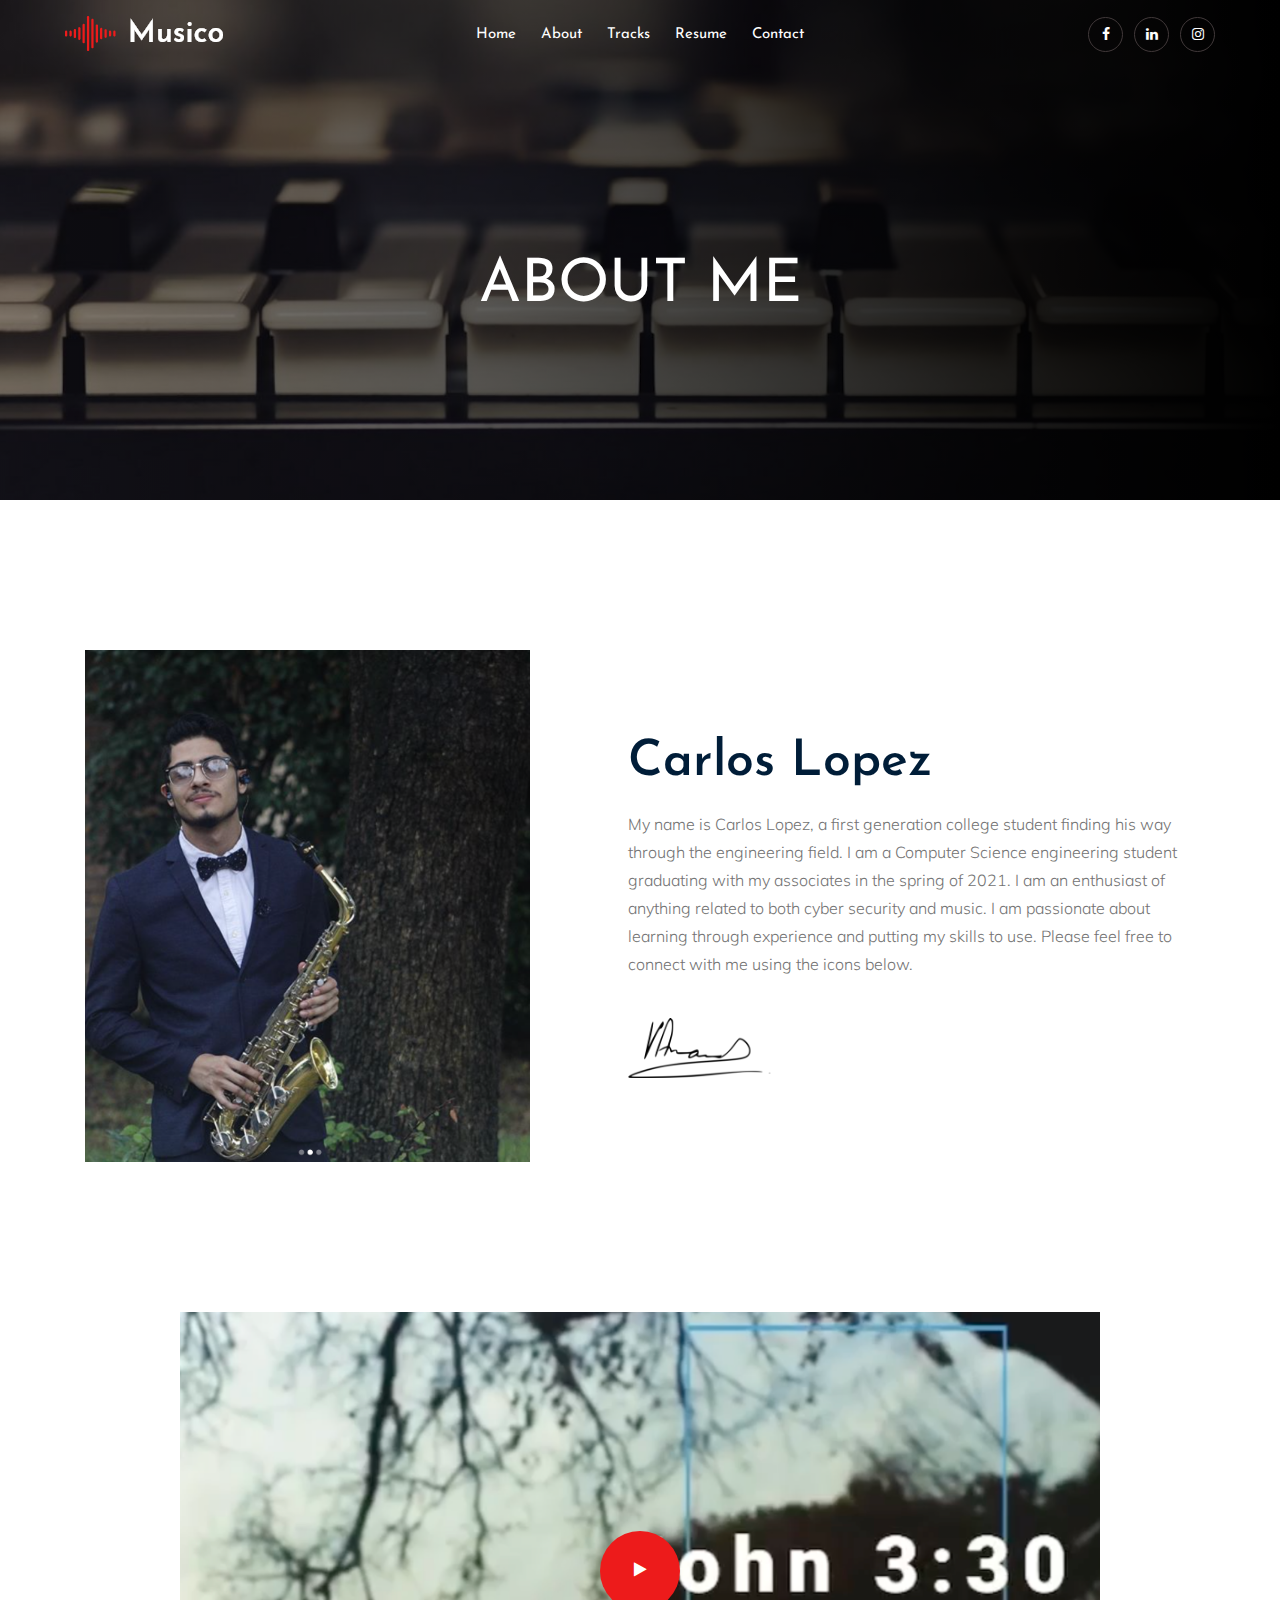
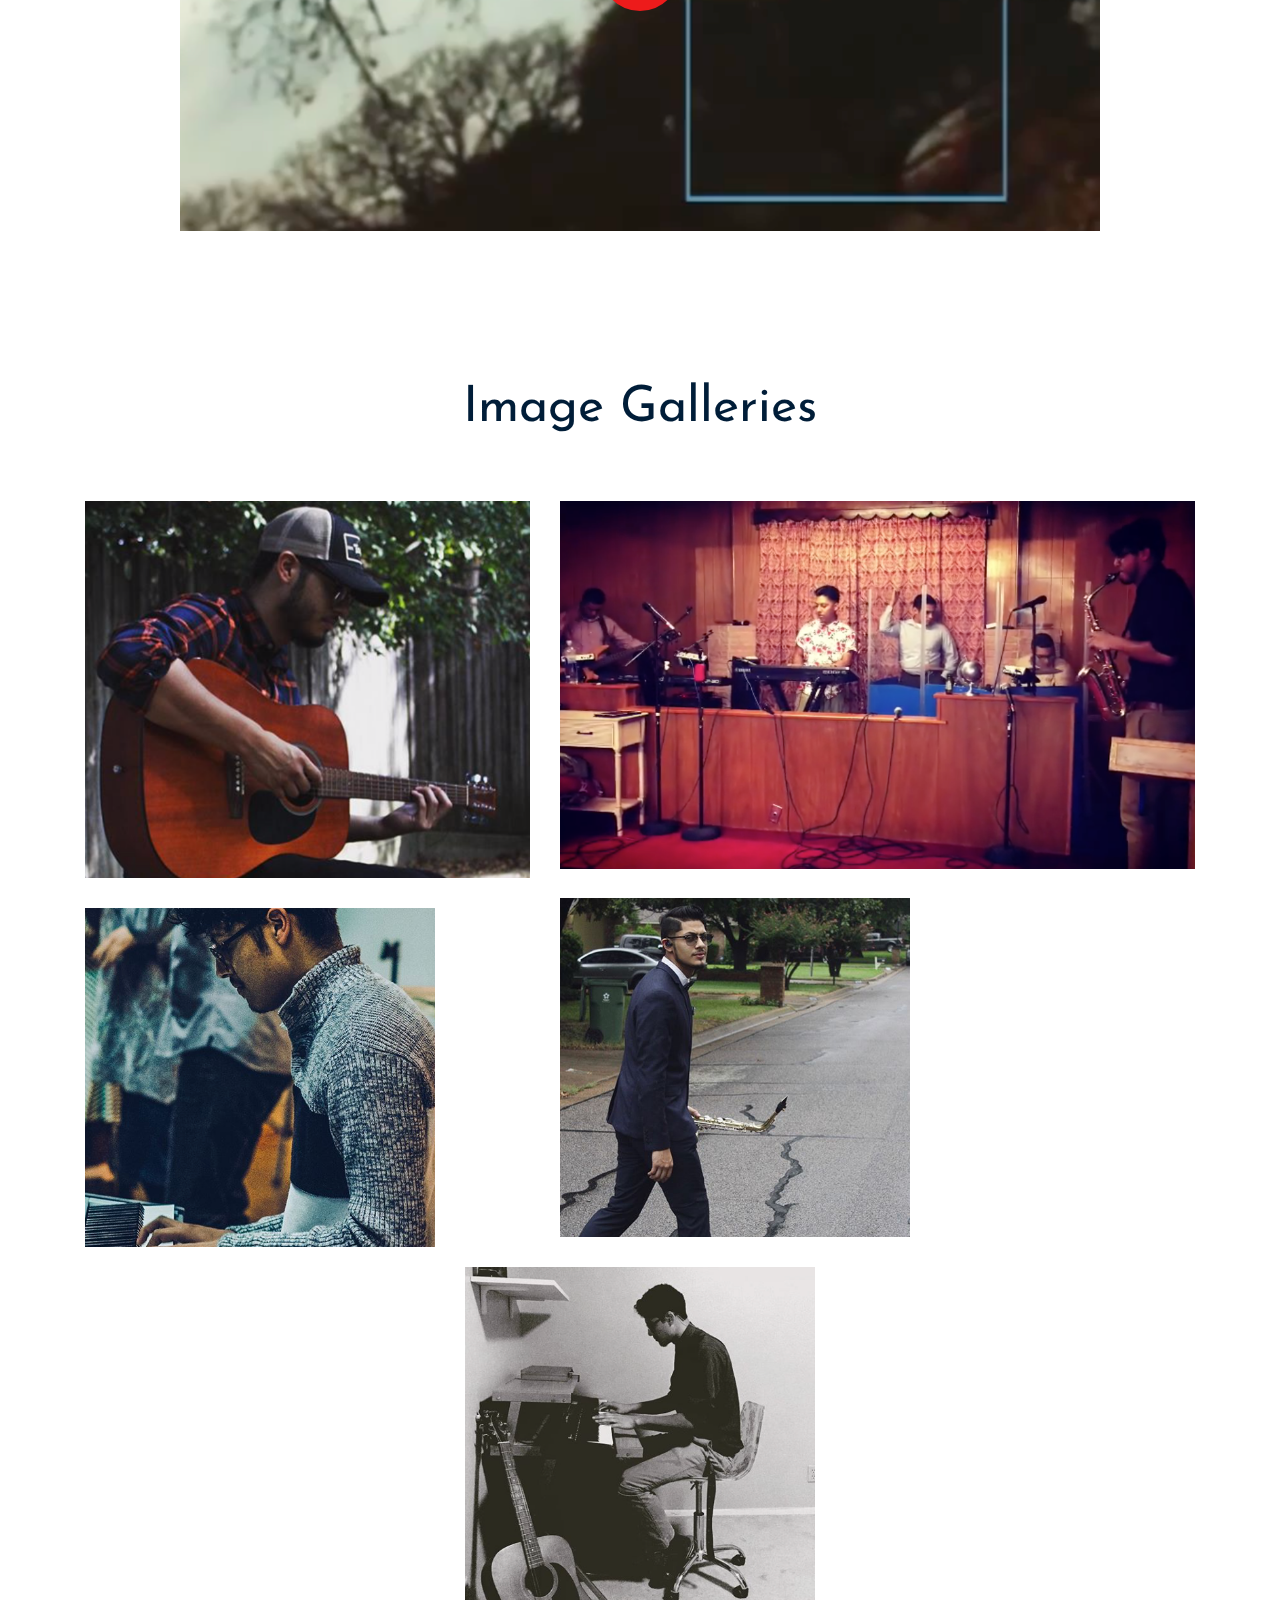
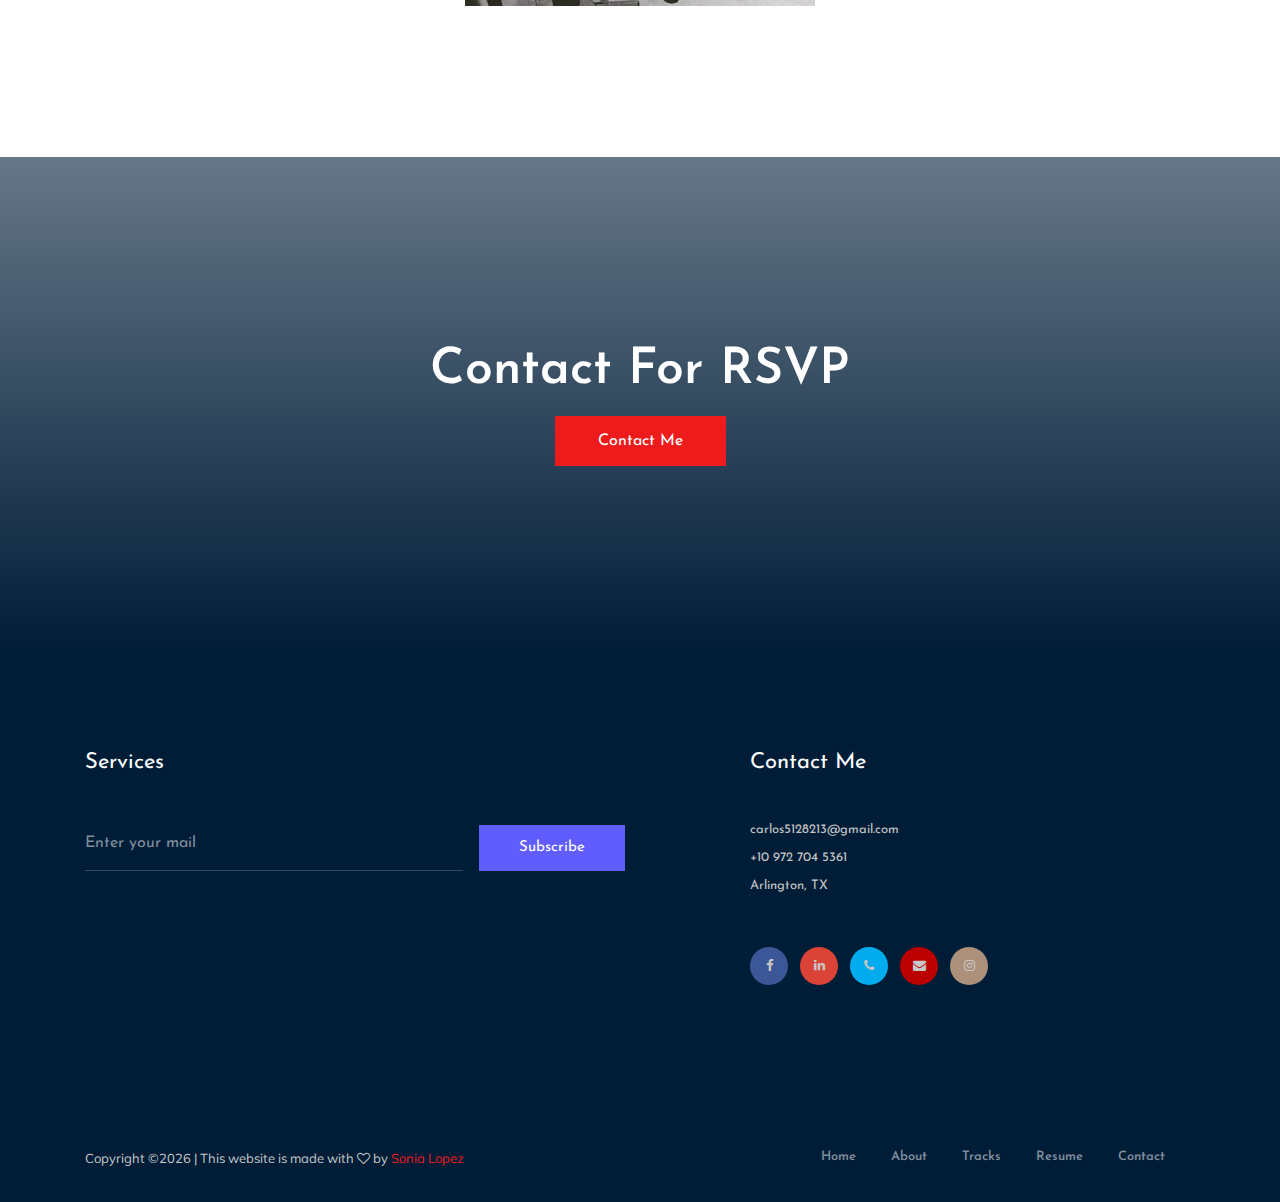
==== commit cc95a0ed: "Ready to Deploy" ====
--- a/about.html
+++ b/about.html
@@ -55,12 +55,12 @@
                                             <li><a class="active" href="index.html">home</a></li>
                                             <li><a href="about.html">About</a></li>
                                             <li><a href="track.html">tracks</a></li>
-                                            <li><a href="#">blog <i class="ti-angle-down"></i></a>
-                                                <ul class="submenu">
-                                                    <li><a href="blog.html">blog</a></li>
-                                                    <li><a href="single-blog.html">single-blog</a></li>
-                                                </ul>
-                                            </li>
+<!--                                            <li><a href="#">blog <i class="ti-angle-down"></i></a>-->
+<!--                                                <ul class="submenu">-->
+<!--                                                    <li><a href="blog.html">blog</a></li>-->
+<!--                                                    <li><a href="single-blog.html">single-blog</a></li>-->
+<!--                                                </ul>-->
+<!--                                            </li>-->
                                             <li><a href="elements.html">resume </a></li>
                                             <li><a href="contact.html">Contact</a></li>
                                         </ul>
@@ -115,7 +115,7 @@
                 <div class="col-xl-7 col-md-6">
                     <div class="about_info">
                         <h3>Carlos Lopez</h3>
-                        <p>Esteem spirit temper too say adieus who direct esteem. It esteems luckily or picture placing drawing. Apartments frequently or motionless on reasonable projecting expression enim ad minim veniam quis nostrud exercitation we have supported programmes to help alleviate human suffering through animal welfare when people might depend.</p>
+                        <p>My name is Carlos Lopez, a first generation college student finding his way through the engineering field. I am a Computer Science engineering student graduating with my associates in the spring of 2021. I am an enthusiast of anything related to both cyber security and music. I am passionate about learning through experience and putting my skills to use. Please feel free to connect with me using the icons below.</p>
                         <div class="signature">
                             <img src="img/about/signature.png" alt="">
                         </div>
@@ -132,7 +132,7 @@
                     <div class="image">
                         <img src="img/about/singer.png" alt="">
                         <div class="video_btn">
-                            <a class="popup-video" href="https://www.youtube.com/watch?v=Hzmp3z6deF8"><i class="fa fa-play"></i></a>
+                            <a class="popup-video" href="img/video/leaves.mov"><i class="fa fa-play"></i></a>
                         </div>
                     </div>
                 </div>
@@ -312,7 +312,7 @@
                                 <li><a href="#">home</a></li>
                                 <li><a href="about.html">about</a></li>
                                 <li><a href="track.html">tracks</a></li>
-                                <li><a href="blog.html">blog</a></li>
+<!--                                <li><a href="blog.html">blog</a></li>-->
                                 <li><a href="elements.html">resume</a></li>
                                 <li><a href="contact.html">contact</a></li>
                             </ul>
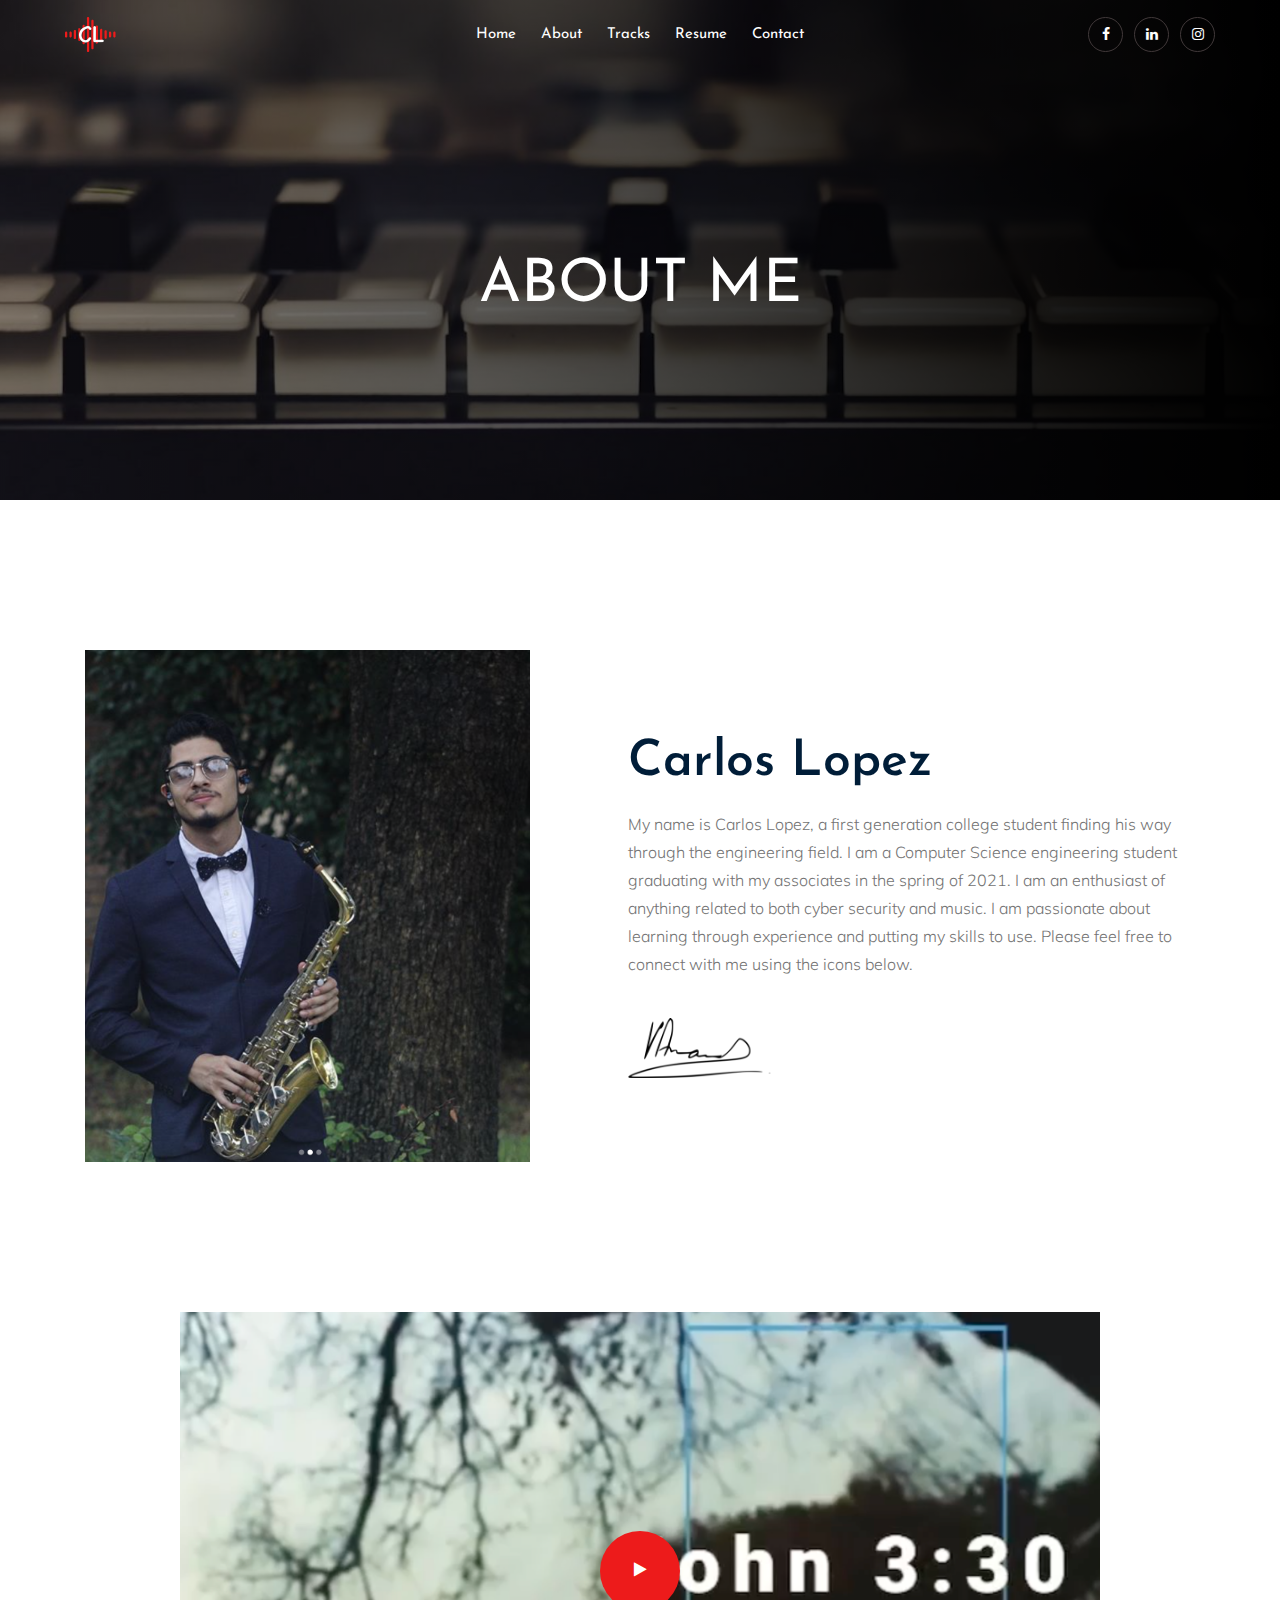
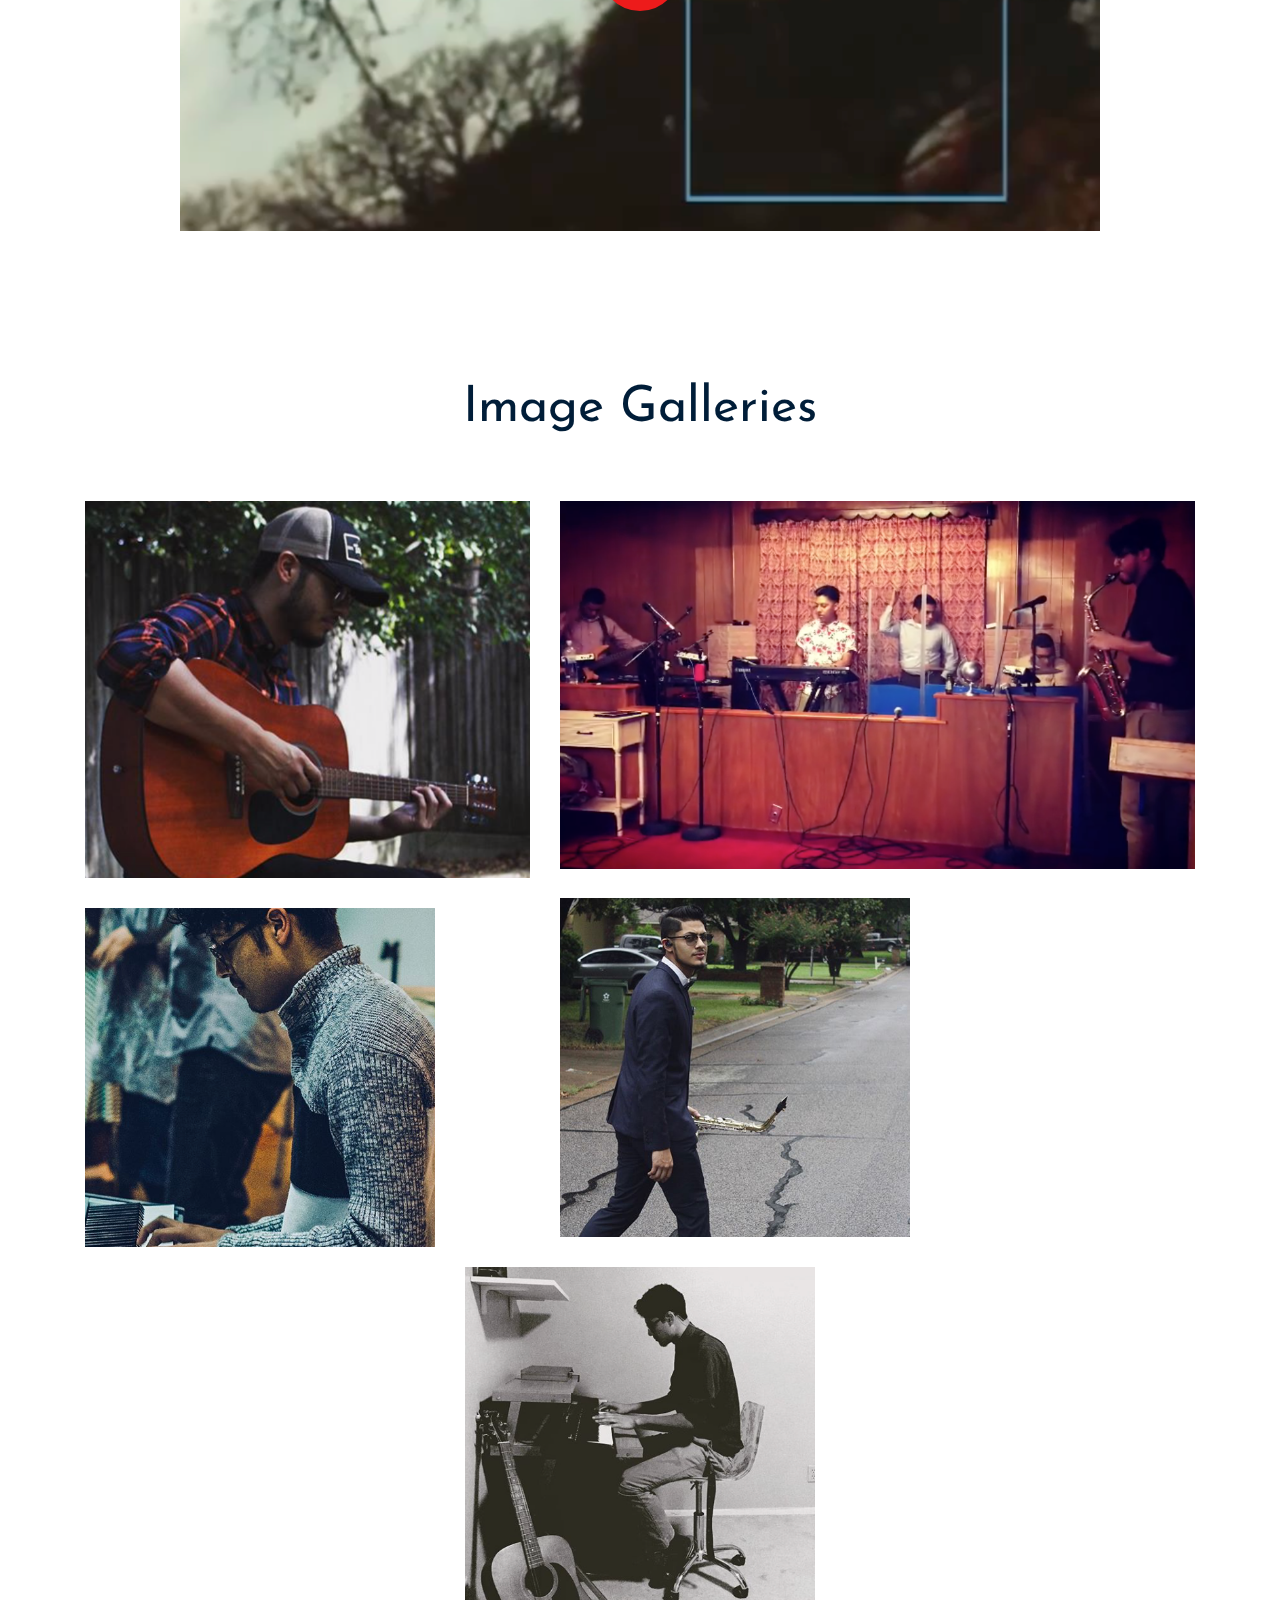
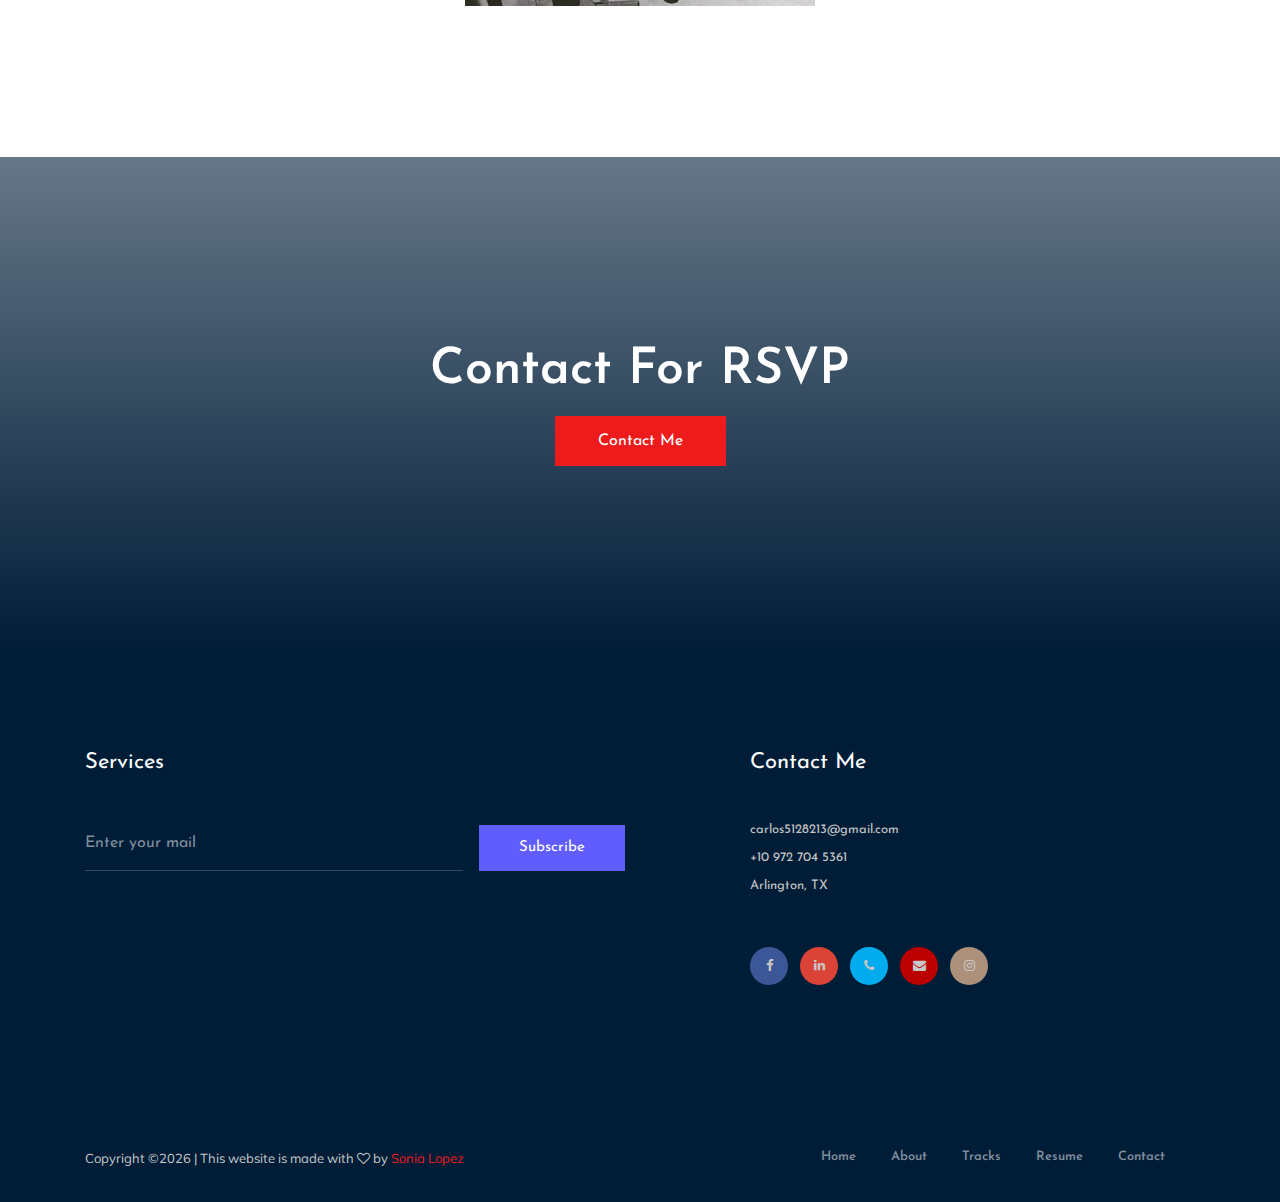
==== commit 0a0be3ea: "Version 1.0" ====
--- a/about.html
+++ b/about.html
@@ -158,6 +158,7 @@
                                 <div class="gallery_hover">
                                     <a  class="popup-image"  href="img/gallery/1.png" class="hover_inner">
                                         <i class="ti-plus"></i>
+                                        <div class="single-gallery-image" style="background: url(img/gallery/1.png);"></div>
                                     </a>
                                 </div>
                         </div>
@@ -170,6 +171,7 @@
                                 <div class="gallery_hover">
                                         <a class="popup-image" href="img/gallery/2.png" class="hover_inner">
                                             <i class="ti-plus"></i>
+                                            <div class="single-gallery-image" style="background: url(img/gallery/2.png);"></div>
                                         </a>
                                 </div>
                         </div>
@@ -182,6 +184,7 @@
                                 <div class="gallery_hover">
                                         <a class="popup-image" href="img/gallery/3.png" class="hover_inner">
                                             <i class="ti-plus"></i>
+                                            <div class="single-gallery-image" style="background: url(img/gallery/3.png);"></div>
                                         </a>
                                 </div>
                         </div>
@@ -194,6 +197,7 @@
                             <div class="gallery_hover">
                                     <a class="popup-image" href="img/gallery/4.png" class="hover_inner">
                                         <i class="ti-plus"></i>
+                                        <div class="single-gallery-image" style="background: url(img/gallery/4.png);"></div>
                                     </a>
                                 </div>
                         </div>
@@ -206,6 +210,7 @@
                             <div class="gallery_hover">
                                     <a class="popup-image" href="img/gallery/5.png" class="hover_inner">
                                         <i class="ti-plus"></i>
+                                        <div class="single-gallery-image" style="background: url(img/gallery/5.png);"></div>
                                     </a>
                             </div>
                         </div>
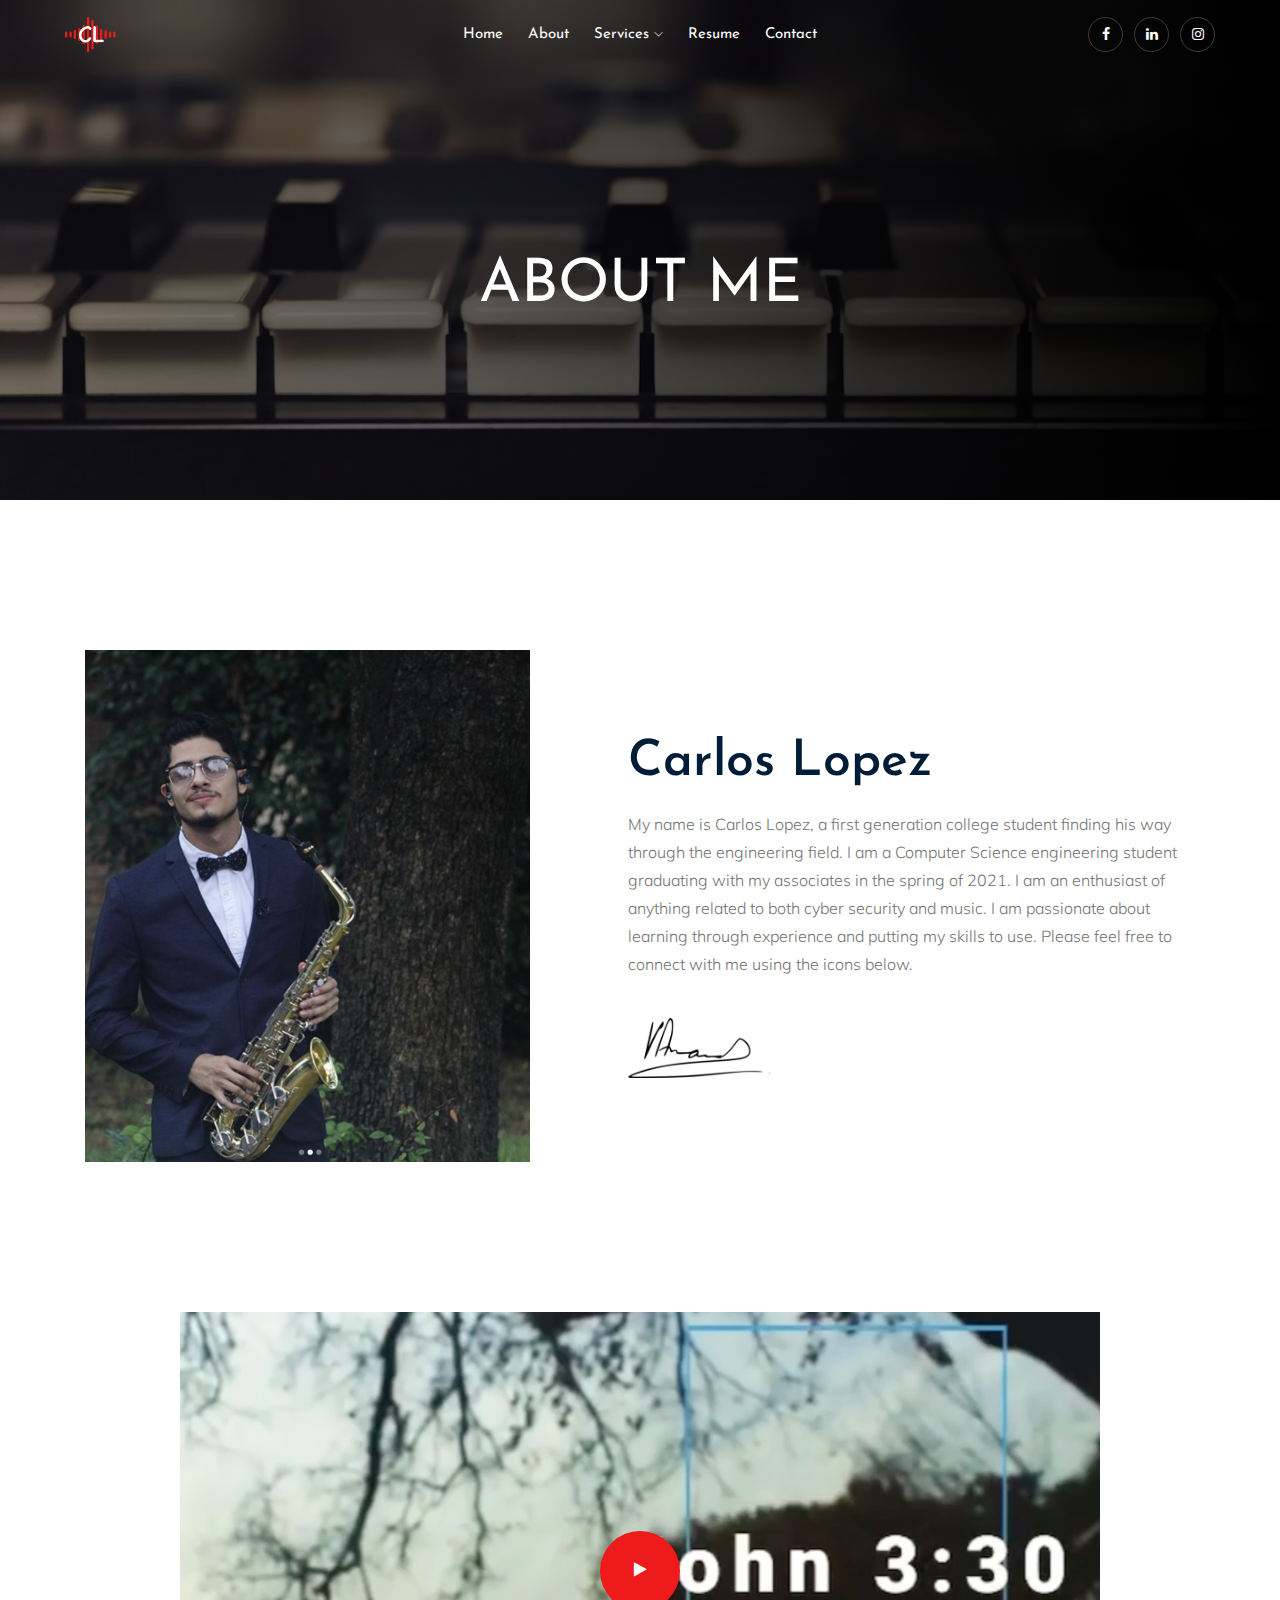
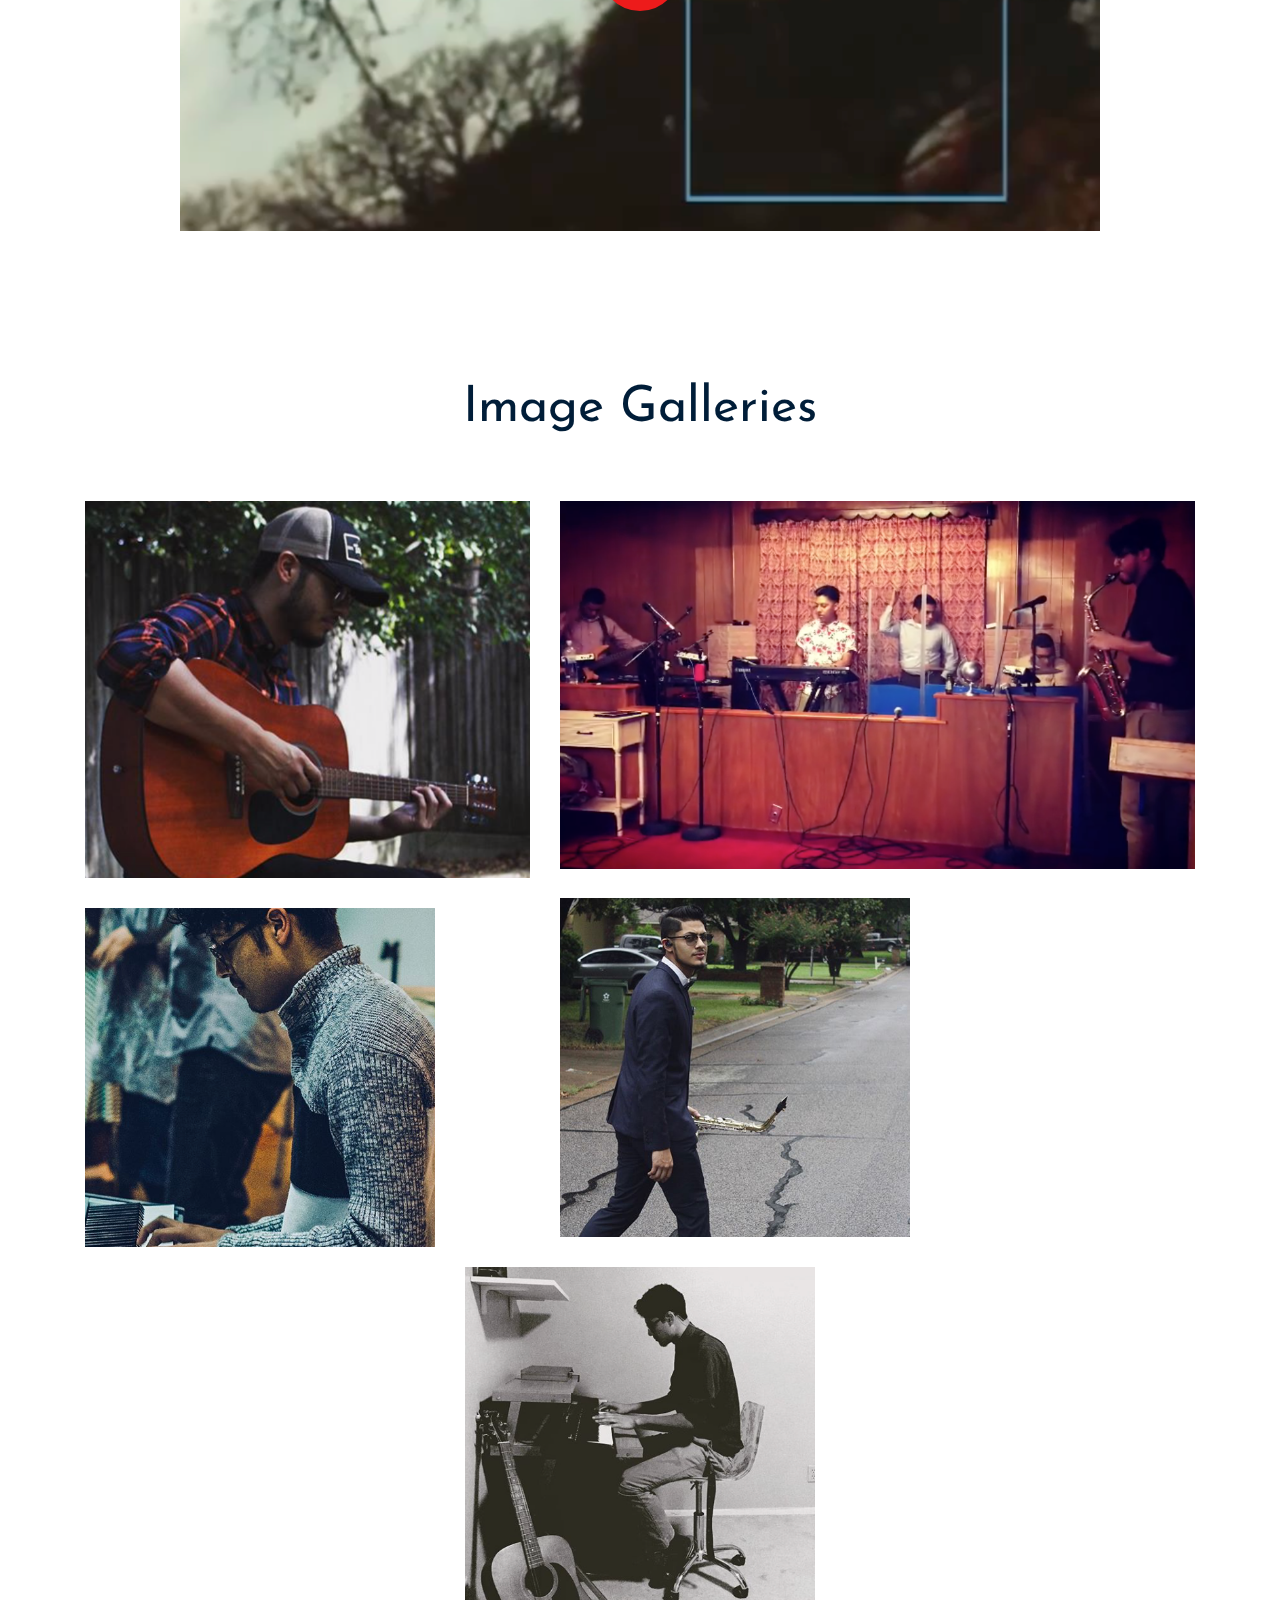
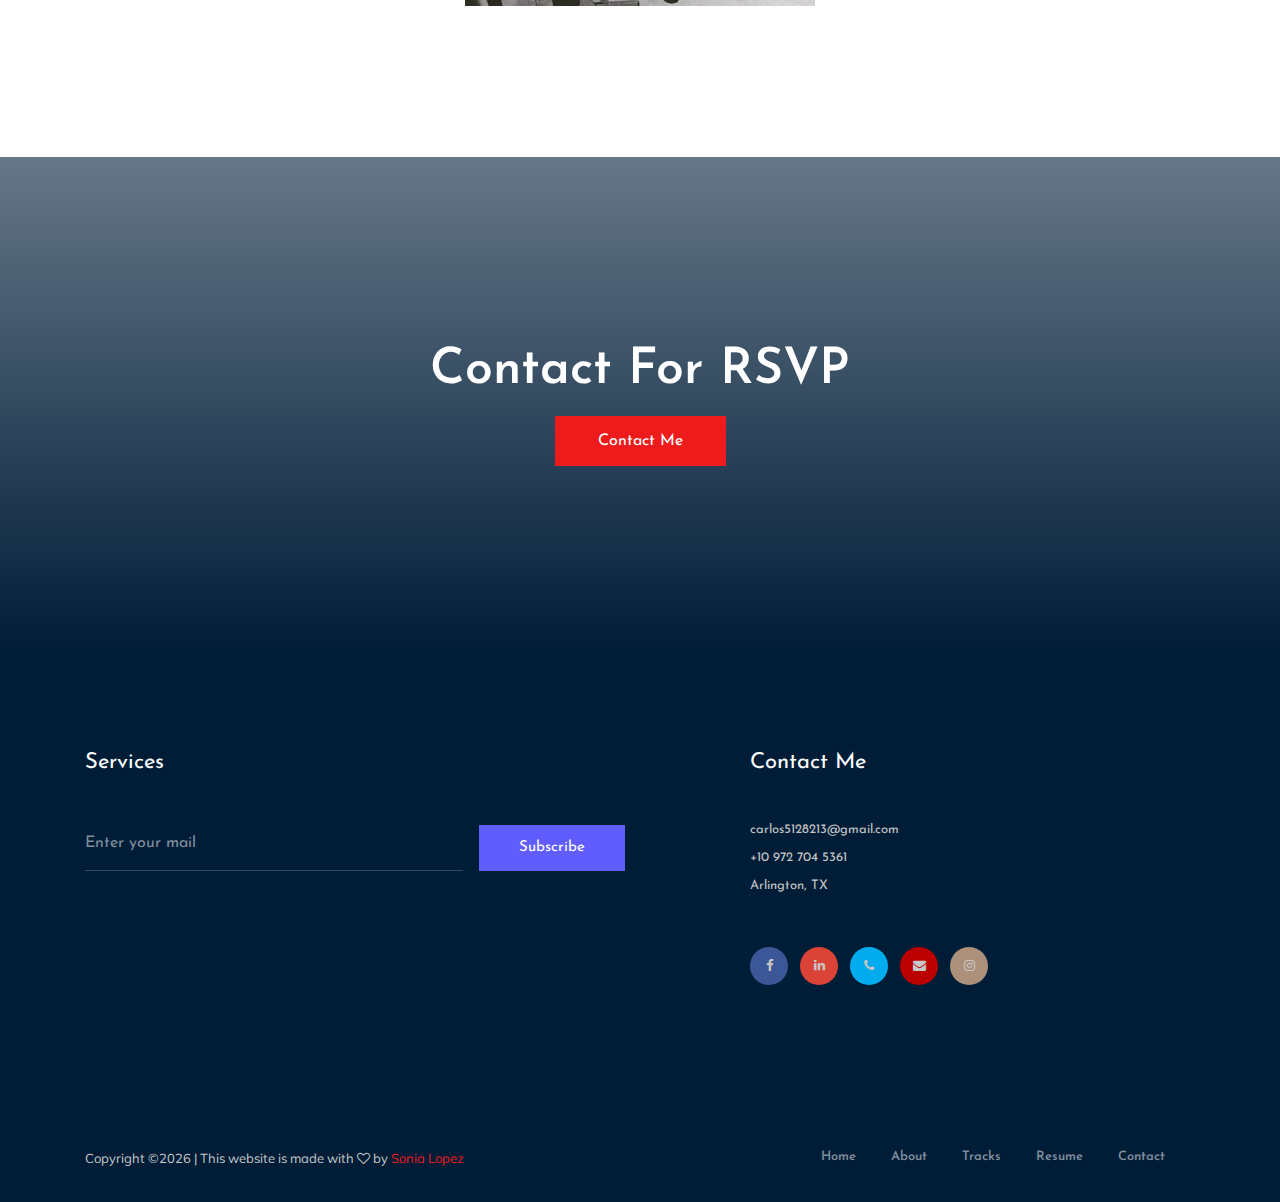
==== commit c5bf4135: "Menu Change" ====
--- a/about.html
+++ b/about.html
@@ -54,14 +54,15 @@
                                         <ul id="navigation">
                                             <li><a class="active" href="index.html">home</a></li>
                                             <li><a href="about.html">About</a></li>
-                                            <li><a href="track.html">tracks</a></li>
-<!--                                            <li><a href="#">blog <i class="ti-angle-down"></i></a>-->
-<!--                                                <ul class="submenu">-->
-<!--                                                    <li><a href="blog.html">blog</a></li>-->
-<!--                                                    <li><a href="single-blog.html">single-blog</a></li>-->
-<!--                                                </ul>-->
-<!--                                            </li>-->
-                                            <li><a href="elements.html">resume </a></li>
+                                            <!-- <li><a href="track.html">tracks</a></li>-->
+                                            <li><a href="#">services <i class="ti-angle-down"></i></a>
+                                                <ul class="submenu">
+                                                  <li><a href="track.html">tracks</a></li>
+                                                  <li><a href="tech.html">tech repair</a></li>
+                                                  <li><a href="music.html">music services</a></li>
+                                                </ul>
+                                            </li>
+                                            <li><a href="resume.html">resume </a></li>
                                             <li><a href="contact.html">Contact</a></li>
                                         </ul>
                                     </nav>
@@ -318,7 +319,7 @@
                                 <li><a href="about.html">about</a></li>
                                 <li><a href="track.html">tracks</a></li>
 <!--                                <li><a href="blog.html">blog</a></li>-->
-                                <li><a href="elements.html">resume</a></li>
+                                <li><a href="resume.html">resume</a></li>
                                 <li><a href="contact.html">contact</a></li>
                             </ul>
                         </div>
